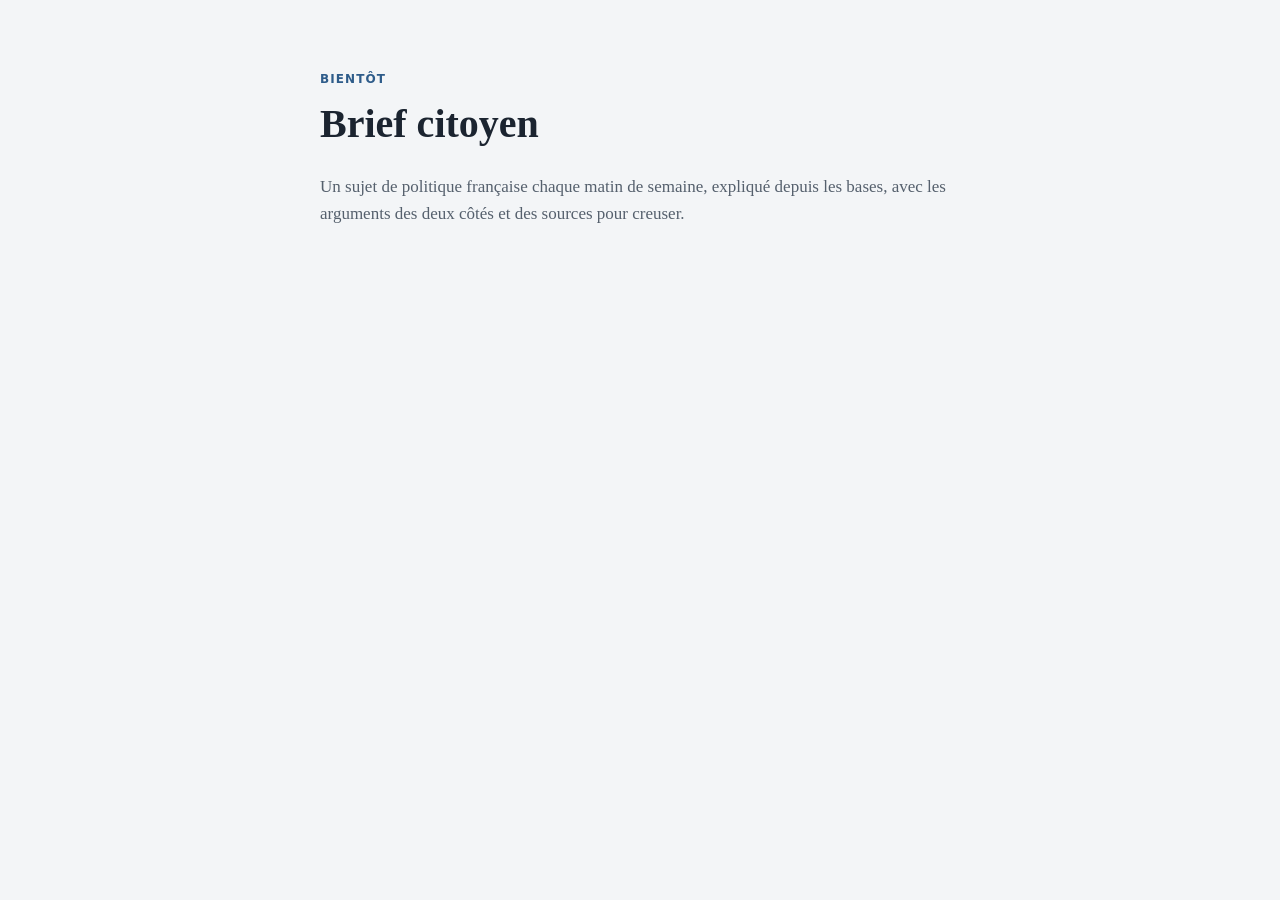
==== index.html @ a0ba2715 "Premier commit : README et page d'accueil provisoire Co-Authored-By: Claude Opus 5.5 <noreply@anthro" ====
<!DOCTYPE html>
<html lang="fr">
<head>
  <meta charset="UTF-8">
  <meta name="viewport" content="width=device-width, initial-scale=1.0">
  <title>Brief citoyen</title>
  <meta name="description" content="Un sujet de politique française chaque matin, expliqué depuis les bases.">
  <style>
    :root{--bg:#F3F5F7;--ink:#1B2430;--soft:#55606D;--accent:#2E5C8A}
    @media (prefers-color-scheme: dark){:root{--bg:#12171D;--ink:#E4E9EF;--soft:#A6B0BC;--accent:#86B2DE;color-scheme:dark}}
    body{margin:0;background:var(--bg);color:var(--ink);font:17px/1.6 Georgia,serif}
    main{max-width:640px;margin:0 auto;padding:72px 20px}
    p.e{font:700 12px system-ui,sans-serif;letter-spacing:.09em;text-transform:uppercase;color:var(--accent);margin:0}
    h1{font-size:40px;margin:6px 0 10px}
    p{color:var(--soft)}
  </style>
</head>
<body>
  <main>
    <p class="e">Bientôt</p>
    <h1>Brief citoyen</h1>
    <p>Un sujet de politique française chaque matin de semaine, expliqué depuis les bases, avec les arguments des deux côtés et des sources pour creuser.</p>
  </main>
</body>
</html>
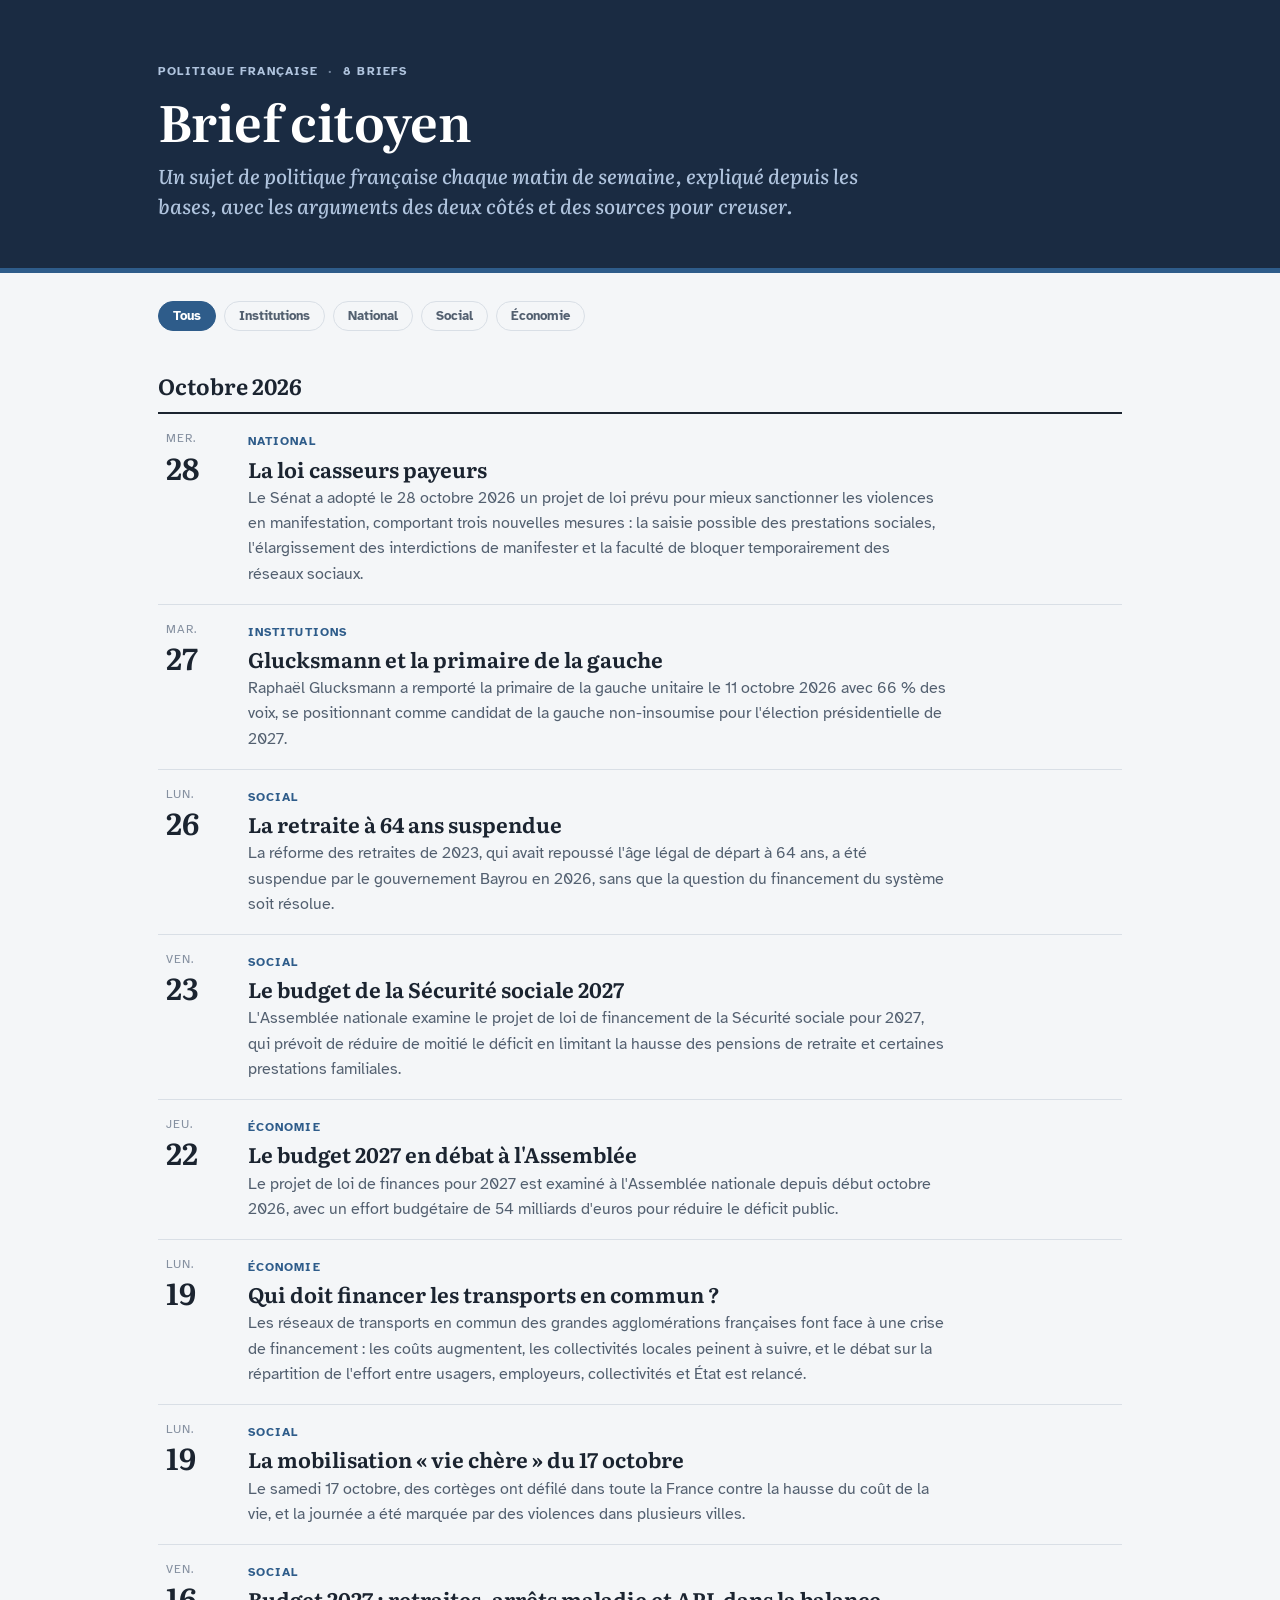
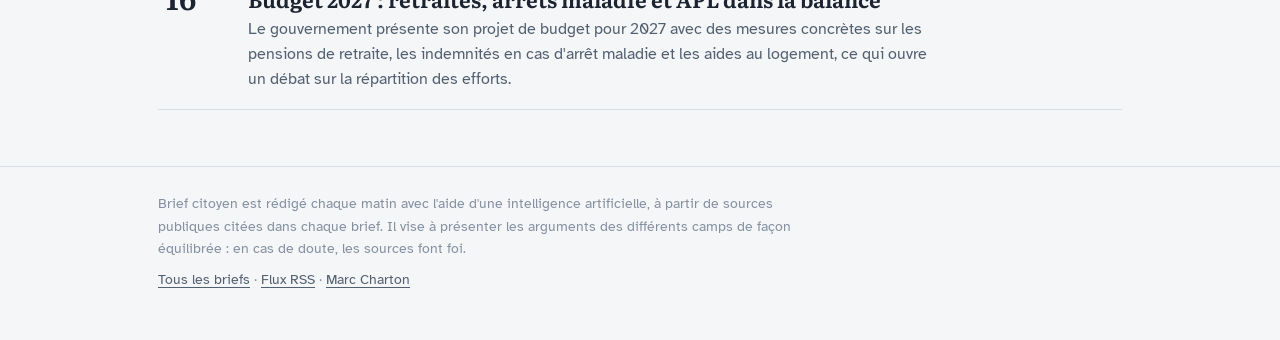
==== commit f137fefb: "Site Brief citoyen : générateur, mise en page et 8 premiers briefs Co-Authored-By: Claude Opus 5.5 <" ====
--- a/index.html
+++ b/index.html
@@ -1,25 +1,87 @@
 <!DOCTYPE html>
 <html lang="fr">
 <head>
-  <meta charset="UTF-8">
-  <meta name="viewport" content="width=device-width, initial-scale=1.0">
-  <title>Brief citoyen</title>
-  <meta name="description" content="Un sujet de politique française chaque matin, expliqué depuis les bases.">
-  <style>
-    :root{--bg:#F3F5F7;--ink:#1B2430;--soft:#55606D;--accent:#2E5C8A}
-    @media (prefers-color-scheme: dark){:root{--bg:#12171D;--ink:#E4E9EF;--soft:#A6B0BC;--accent:#86B2DE;color-scheme:dark}}
-    body{margin:0;background:var(--bg);color:var(--ink);font:17px/1.6 Georgia,serif}
-    main{max-width:640px;margin:0 auto;padding:72px 20px}
-    p.e{font:700 12px system-ui,sans-serif;letter-spacing:.09em;text-transform:uppercase;color:var(--accent);margin:0}
-    h1{font-size:40px;margin:6px 0 10px}
-    p{color:var(--soft)}
-  </style>
+<meta charset="UTF-8">
+<meta name="viewport" content="width=device-width, initial-scale=1.0">
+<title>Brief citoyen · un sujet politique expliqué chaque matin</title>
+<meta name="description" content="Un sujet de politique française chaque matin de semaine, expliqué depuis les bases, avec les arguments des deux côtés et des sources pour creuser.">
+<link rel="canonical" href="https://marccharton.github.io/Brief-Citoyen/">
+<meta property="og:site_name" content="Brief citoyen">
+<meta property="og:type" content="website">
+<meta property="og:title" content="Brief citoyen · un sujet politique expliqué chaque matin">
+<meta property="og:description" content="Un sujet de politique française chaque matin de semaine, expliqué depuis les bases, avec les arguments des deux côtés et des sources pour creuser.">
+<meta property="og:url" content="https://marccharton.github.io/Brief-Citoyen/">
+<meta property="og:locale" content="fr_FR">
+<meta name="twitter:card" content="summary">
+<link rel="alternate" type="application/rss+xml" title="Brief citoyen" href="feed.xml">
+<link rel="icon" href="data:image/svg+xml,%3Csvg xmlns='http://www.w3.org/2000/svg' viewBox='0 0 32 32'%3E%3Crect width='32' height='32' rx='7' fill='%231A2B42'/%3E%3Cpath d='M9 10h14M9 16h14M9 22h9' stroke='%23B0C4DE' stroke-width='2.6' stroke-linecap='round'/%3E%3C/svg%3E">
+<link rel="preconnect" href="https://fonts.googleapis.com"><link rel="preconnect" href="https://fonts.gstatic.com" crossorigin><link rel="stylesheet" href="https://fonts.googleapis.com/css2?family=Literata:ital,opsz,wght@0,7..72,500;0,7..72,650;1,7..72,500&family=Atkinson+Hyperlegible:wght@400;700&display=swap">
+<link rel="stylesheet" href="assets/style.css">
 </head>
 <body>
-  <main>
-    <p class="e">Bientôt</p>
-    <h1>Brief citoyen</h1>
-    <p>Un sujet de politique française chaque matin de semaine, expliqué depuis les bases, avec les arguments des deux côtés et des sources pour creuser.</p>
-  </main>
+<header class="band home"><div class="wrap">
+<p class="eyebrow"><span>Politique française</span><span class="dot">·</span><span>8 briefs</span></p>
+<h1>Brief citoyen</h1>
+<p class="subject">Un sujet de politique française chaque matin de semaine, expliqué depuis les bases, avec les arguments des deux côtés et des sources pour creuser.</p>
+</div></header>
+<main class="wrap">
+<div class="filters" id="filters"><button class="chip" type="button" data-theme="" aria-pressed="true">Tous</button><button class="chip" type="button" data-theme="Institutions" aria-pressed="false">Institutions</button><button class="chip" type="button" data-theme="National" aria-pressed="false">National</button><button class="chip" type="button" data-theme="Social" aria-pressed="false">Social</button><button class="chip" type="button" data-theme="Économie" aria-pressed="false">Économie</button></div>
+<ol class="list" id="list">
+<li class="month">Octobre 2026</li>
+<li class="item" data-theme="National"><a href="2026-10-28/">
+<span class="when"><span class="d">mer.</span><span class="n">28</span></span>
+<span class="body"><span class="theme">National</span><span class="t">La loi casseurs payeurs</span><span class="s">Le Sénat a adopté le 28 octobre 2026 un projet de loi prévu pour mieux sanctionner les violences en manifestation, comportant trois nouvelles mesures : la saisie possible des prestations sociales, l&#x27;élargissement des interdictions de manifester et la faculté de bloquer temporairement des réseaux sociaux.</span></span>
+</a></li>
+<li class="item" data-theme="Institutions"><a href="2026-10-27/">
+<span class="when"><span class="d">mar.</span><span class="n">27</span></span>
+<span class="body"><span class="theme">Institutions</span><span class="t">Glucksmann et la primaire de la gauche</span><span class="s">Raphaël Glucksmann a remporté la primaire de la gauche unitaire le 11 octobre 2026 avec 66 % des voix, se positionnant comme candidat de la gauche non-insoumise pour l&#x27;élection présidentielle de 2027.</span></span>
+</a></li>
+<li class="item" data-theme="Social"><a href="2026-10-26/">
+<span class="when"><span class="d">lun.</span><span class="n">26</span></span>
+<span class="body"><span class="theme">Social</span><span class="t">La retraite à 64 ans suspendue</span><span class="s">La réforme des retraites de 2023, qui avait repoussé l&#x27;âge légal de départ à 64 ans, a été suspendue par le gouvernement Bayrou en 2026, sans que la question du financement du système soit résolue.</span></span>
+</a></li>
+<li class="item" data-theme="Social"><a href="2026-10-23/">
+<span class="when"><span class="d">ven.</span><span class="n">23</span></span>
+<span class="body"><span class="theme">Social</span><span class="t">Le budget de la Sécurité sociale 2027</span><span class="s">L&#x27;Assemblée nationale examine le projet de loi de financement de la Sécurité sociale pour 2027, qui prévoit de réduire de moitié le déficit en limitant la hausse des pensions de retraite et certaines prestations familiales.</span></span>
+</a></li>
+<li class="item" data-theme="Économie"><a href="2026-10-22/">
+<span class="when"><span class="d">jeu.</span><span class="n">22</span></span>
+<span class="body"><span class="theme">Économie</span><span class="t">Le budget 2027 en débat à l&#x27;Assemblée</span><span class="s">Le projet de loi de finances pour 2027 est examiné à l&#x27;Assemblée nationale depuis début octobre 2026, avec un effort budgétaire de 54 milliards d&#x27;euros pour réduire le déficit public.</span></span>
+</a></li>
+<li class="item" data-theme="Économie"><a href="2026-10-19-b/">
+<span class="when"><span class="d">lun.</span><span class="n">19</span></span>
+<span class="body"><span class="theme">Économie</span><span class="t">Qui doit financer les transports en commun ?</span><span class="s">Les réseaux de transports en commun des grandes agglomérations françaises font face à une crise de financement : les coûts augmentent, les collectivités locales peinent à suivre, et le débat sur la répartition de l&#x27;effort entre usagers, employeurs, collectivités et État est relancé.</span></span>
+</a></li>
+<li class="item" data-theme="Social"><a href="2026-10-19/">
+<span class="when"><span class="d">lun.</span><span class="n">19</span></span>
+<span class="body"><span class="theme">Social</span><span class="t">La mobilisation « vie chère » du 17 octobre</span><span class="s">Le samedi 17 octobre, des cortèges ont défilé dans toute la France contre la hausse du coût de la vie, et la journée a été marquée par des violences dans plusieurs villes.</span></span>
+</a></li>
+<li class="item" data-theme="Social"><a href="2026-10-16/">
+<span class="when"><span class="d">ven.</span><span class="n">16</span></span>
+<span class="body"><span class="theme">Social</span><span class="t">Budget 2027 : retraites, arrêts maladie et APL dans la balance</span><span class="s">Le gouvernement présente son projet de budget pour 2027 avec des mesures concrètes sur les pensions de retraite, les indemnités en cas d&#x27;arrêt maladie et les aides au logement, ce qui ouvre un débat sur la répartition des efforts.</span></span>
+</a></li>
+</ol>
+</main>
+<script>
+(function(){
+  var box = document.getElementById('filters'); if (!box) return;
+  box.addEventListener('click', function(ev){
+    var c = ev.target.closest('.chip'); if (!c) return;
+    var t = c.getAttribute('data-theme');
+    box.querySelectorAll('.chip').forEach(function(x){ x.setAttribute('aria-pressed', String(x === c)); });
+    var items = document.querySelectorAll('#list .item'), last = null;
+    items.forEach(function(it){ it.hidden = !!t && it.getAttribute('data-theme') !== t; });
+    document.querySelectorAll('#list .month').forEach(function(mo){
+      var n = mo.nextElementSibling, any = false;
+      while (n && !n.classList.contains('month')){ if (!n.hidden) any = true; n = n.nextElementSibling; }
+      mo.hidden = !any;
+    });
+  });
+})();
+</script>
+<footer class="foot"><div class="wrap">
+<p>Brief citoyen est rédigé chaque matin avec l'aide d'une intelligence artificielle, à partir de sources publiques citées dans chaque brief. Il vise à présenter les arguments des différents camps de façon équilibrée : en cas de doute, les sources font foi.</p>
+<p><a href="">Tous les briefs</a> · <a href="feed.xml">Flux RSS</a> · <a href="https://marccharton.github.io/">Marc Charton</a></p>
+</div></footer>
 </body>
 </html>
--- a/assets/style.css
+++ b/assets/style.css
@@ -0,0 +1,125 @@
+/* Brief citoyen : un registre daté, chaque brief lu comme une page de magazine.
+   Bandeau bleu nuit, colonnes pour les bases, Pour et Contre côte à côte sur fond coloré. */
+:root{
+  --bg:#F4F6F8; --card:#FFFFFF; --ink:#1B2430; --soft:#536070; --mute:#8590A0; --line:#D9DFE6;
+  --navy:#1A2B42; --navy-ink:#FFFFFF; --navy-soft:#B0C4DE; --accent:#2E5C8A;
+  --wash:#EAEEF3; --blue-bg:#E5EDF7;
+  --pro:#26704F; --pro-bg:#E2F2EA; --con:#A84E34; --con-bg:#FAE9E2;
+  --sand:#F6F1E6; --sand-ink:#8C6828;
+  --f-display:"Literata",Georgia,serif;
+  --f-body:"Atkinson Hyperlegible",system-ui,-apple-system,"Segoe UI",sans-serif;
+}
+@media (prefers-color-scheme: dark){:root{
+  --bg:#11161C; --card:#18202A; --ink:#E4E9EF; --soft:#A9B3BF; --mute:#7C8796; --line:#2A3441;
+  --navy:#0C1520; --navy-ink:#F2F5F9; --navy-soft:#9DB3CF; --accent:#86B2DE;
+  --wash:#1E2733; --blue-bg:#18263A;
+  --pro:#7CC7A3; --pro-bg:#15281F; --con:#E8987E; --con-bg:#2C1B16;
+  --sand:#262118; --sand-ink:#D9B36A; color-scheme:dark}}
+
+*{box-sizing:border-box}
+html{-webkit-text-size-adjust:100%}
+body{margin:0;background:var(--bg);color:var(--ink);font:17px/1.62 var(--f-body)}
+a{color:var(--accent);text-underline-offset:3px}
+a:focus-visible,button:focus-visible{outline:2px solid var(--accent);outline-offset:3px;border-radius:4px}
+.wrap{max-width:1000px;margin:0 auto;padding-left:max(18px,env(safe-area-inset-left));padding-right:max(18px,env(safe-area-inset-right))}
+[hidden]{display:none!important}
+
+/* Bandeau */
+.band{background:var(--navy);color:var(--navy-ink);border-bottom:5px solid var(--accent);padding:28px 0 34px}
+.band .wrap{display:flex;flex-direction:column;gap:12px}
+.back{color:var(--navy-soft);text-decoration:none;font-size:14px;font-weight:700;align-self:flex-start}
+.back:hover{color:var(--navy-ink)}
+.eyebrow{margin:6px 0 0;display:flex;flex-wrap:wrap;gap:6px 10px;font-size:12px;font-weight:700;letter-spacing:.1em;text-transform:uppercase;color:var(--navy-soft)}
+.eyebrow .dot{opacity:.6}
+.band h1{font:650 clamp(30px,5.4vw,50px)/1.1 var(--f-display);margin:0;letter-spacing:-.012em;text-wrap:balance;max-width:24ch}
+.band .subject{font:italic 500 clamp(17px,2.2vw,20px)/1.5 var(--f-display);color:var(--navy-soft);margin:0;max-width:62ch}
+.band.home{padding:56px 0 48px}
+.tools{display:flex;flex-wrap:wrap;align-items:center;gap:10px;margin-top:8px}
+.tool{font:700 14px var(--f-body);color:var(--navy);background:var(--navy-ink);border:0;border-radius:8px;padding:9px 14px;cursor:pointer}
+.tool:hover{background:var(--navy-soft)}
+.toast{font-size:14px;color:var(--navy-soft);overflow-wrap:anywhere}
+
+/* Sections */
+.article{display:flex;flex-direction:column;gap:28px;padding-top:36px;padding-bottom:48px}
+.kicker{margin:0 0 12px;font:700 12px var(--f-body);letter-spacing:.11em;text-transform:uppercase;color:var(--accent)}
+.prose p,.box p{margin:0 0 14px;max-width:68ch}
+.prose p:last-child,.box p:last-child{margin-bottom:0}
+
+.basics{display:grid;gap:28px}
+.basics.with-terms{grid-template-columns:minmax(0,1.75fr) minmax(0,1fr)}
+.terms{background:var(--wash);border-radius:10px;padding:20px 22px;align-self:start}
+.terms dl{margin:0;display:flex;flex-direction:column;gap:14px}
+.terms dt{font-weight:700;color:var(--ink);font-size:15.5px}
+.terms dd{margin:2px 0 0;color:var(--soft);font-size:15px;line-height:1.5}
+
+.box{border-radius:10px;padding:22px 26px;border-left:5px solid}
+.stakes{background:var(--blue-bg);border-color:var(--accent)}
+.local{background:var(--sand);border-color:var(--sand-ink)}
+.local .kicker{color:var(--sand-ink)}
+
+.sides{display:grid;grid-template-columns:1fr 1fr;gap:18px}
+.side{border-radius:10px;padding:22px 24px;border-top:6px solid;min-width:0}
+.side.pro{background:var(--pro-bg);border-color:var(--pro)}
+.side.con{background:var(--con-bg);border-color:var(--con)}
+.side h2{margin:0;font:650 28px/1.15 var(--f-display)}
+.side.pro h2{color:var(--pro)} .side.con h2{color:var(--con)}
+.side .who{margin:4px 0 16px;font-size:14.5px;font-style:italic;color:var(--soft)}
+.side ul{list-style:none;margin:0;padding:0;display:flex;flex-direction:column;gap:12px}
+.side li{position:relative;padding-left:20px;font-size:16px;line-height:1.55}
+.side li::before{content:"";position:absolute;left:0;top:.55em;width:9px;height:9px;border-radius:2px}
+.side.pro li::before{background:var(--pro)} .side.con li::before{background:var(--con)}
+
+.sources ul{list-style:none;margin:0;padding:0;display:grid;grid-template-columns:repeat(auto-fit,minmax(220px,1fr));gap:14px}
+.sources li{background:var(--card);border:1px solid var(--line);border-top:4px solid var(--mute);border-radius:10px;padding:16px 18px;display:flex;flex-direction:column;gap:6px;min-width:0}
+.sources li.l{border-top-color:var(--con)} .sources li.r{border-top-color:var(--accent)} .sources li.n{border-top-color:var(--pro)}
+.sources .lean{font-size:11.5px;font-weight:700;letter-spacing:.09em;text-transform:uppercase;color:var(--mute)}
+.sources li.l .lean{color:var(--con)} .sources li.r .lean{color:var(--accent)} .sources li.n .lean{color:var(--pro)}
+.sources .name{font-weight:700;line-height:1.35}
+.sources .name a{color:var(--ink);text-decoration-color:var(--line)}
+.sources .name a:hover{color:var(--accent)}
+.sources .note{color:var(--soft);font-size:14.5px;line-height:1.45}
+.sources .host{font-size:13px;color:var(--accent);margin-top:auto}
+
+.question{background:var(--navy);color:var(--navy-ink);border-radius:12px;padding:28px 30px}
+.question .kicker{color:var(--navy-soft)}
+.question p{margin:0;font:italic 500 clamp(20px,2.6vw,25px)/1.45 var(--f-display);max-width:46ch}
+
+.pager{display:grid;grid-template-columns:1fr 1fr;gap:14px;margin-top:8px}
+.pager a{display:flex;flex-direction:column;gap:2px;background:var(--card);border:1px solid var(--line);border-radius:10px;padding:14px 18px;text-decoration:none;color:var(--ink);font-weight:700;line-height:1.35}
+.pager a span{font-size:12px;letter-spacing:.08em;text-transform:uppercase;color:var(--mute);font-weight:700}
+.pager a:hover{border-color:var(--accent)}
+.pager .nav-next{grid-column:2;text-align:right}
+.pager .nav-prev{grid-column:1}
+
+/* Liste */
+.filters{display:flex;flex-wrap:wrap;gap:8px;margin:28px 0 8px}
+.chip{font:700 13px var(--f-body);color:var(--soft);background:transparent;border:1px solid var(--line);border-radius:999px;padding:6px 14px;cursor:pointer}
+.chip[aria-pressed="true"]{color:#fff;background:var(--accent);border-color:var(--accent)}
+.list{list-style:none;margin:0 0 56px;padding:0}
+.month{font:650 22px var(--f-display);padding:30px 0 10px;border-bottom:2px solid var(--ink)}
+.item a{display:grid;grid-template-columns:64px 1fr;gap:18px;padding:18px 8px;border-bottom:1px solid var(--line);text-decoration:none;color:inherit}
+.item a:hover{background:var(--wash)}
+.when{display:flex;flex-direction:column;line-height:1.05;font-variant-numeric:tabular-nums}
+.when .d{font-size:12px;text-transform:uppercase;letter-spacing:.08em;color:var(--mute)}
+.when .n{font:650 30px var(--f-display)}
+.body{display:flex;flex-direction:column;gap:3px;min-width:0}
+.body .theme{font-size:12px;font-weight:700;letter-spacing:.09em;text-transform:uppercase;color:var(--accent)}
+.body .t{font:650 21px/1.3 var(--f-display);text-wrap:balance}
+.body .s{color:var(--soft);font-size:15.5px;max-width:70ch}
+
+/* Pied */
+.foot{border-top:1px solid var(--line);padding:26px 0 40px;color:var(--mute);font-size:14px}
+.foot p{margin:0 0 8px;max-width:72ch}
+.foot a{color:var(--soft)}
+
+@media (max-width:760px){
+  body{font-size:16.5px}
+  .basics.with-terms,.sides{grid-template-columns:1fr}
+  .box,.side,.question{padding:20px}
+  .pager{grid-template-columns:1fr}
+  .pager .nav-next{grid-column:1;text-align:left}
+  .item a{grid-template-columns:48px 1fr;gap:12px}
+  .when .n{font-size:24px}
+  .body .t{font-size:19px}
+}
+@media (prefers-reduced-motion:no-preference){.item a,.pager a{transition:background .12s,border-color .12s}}
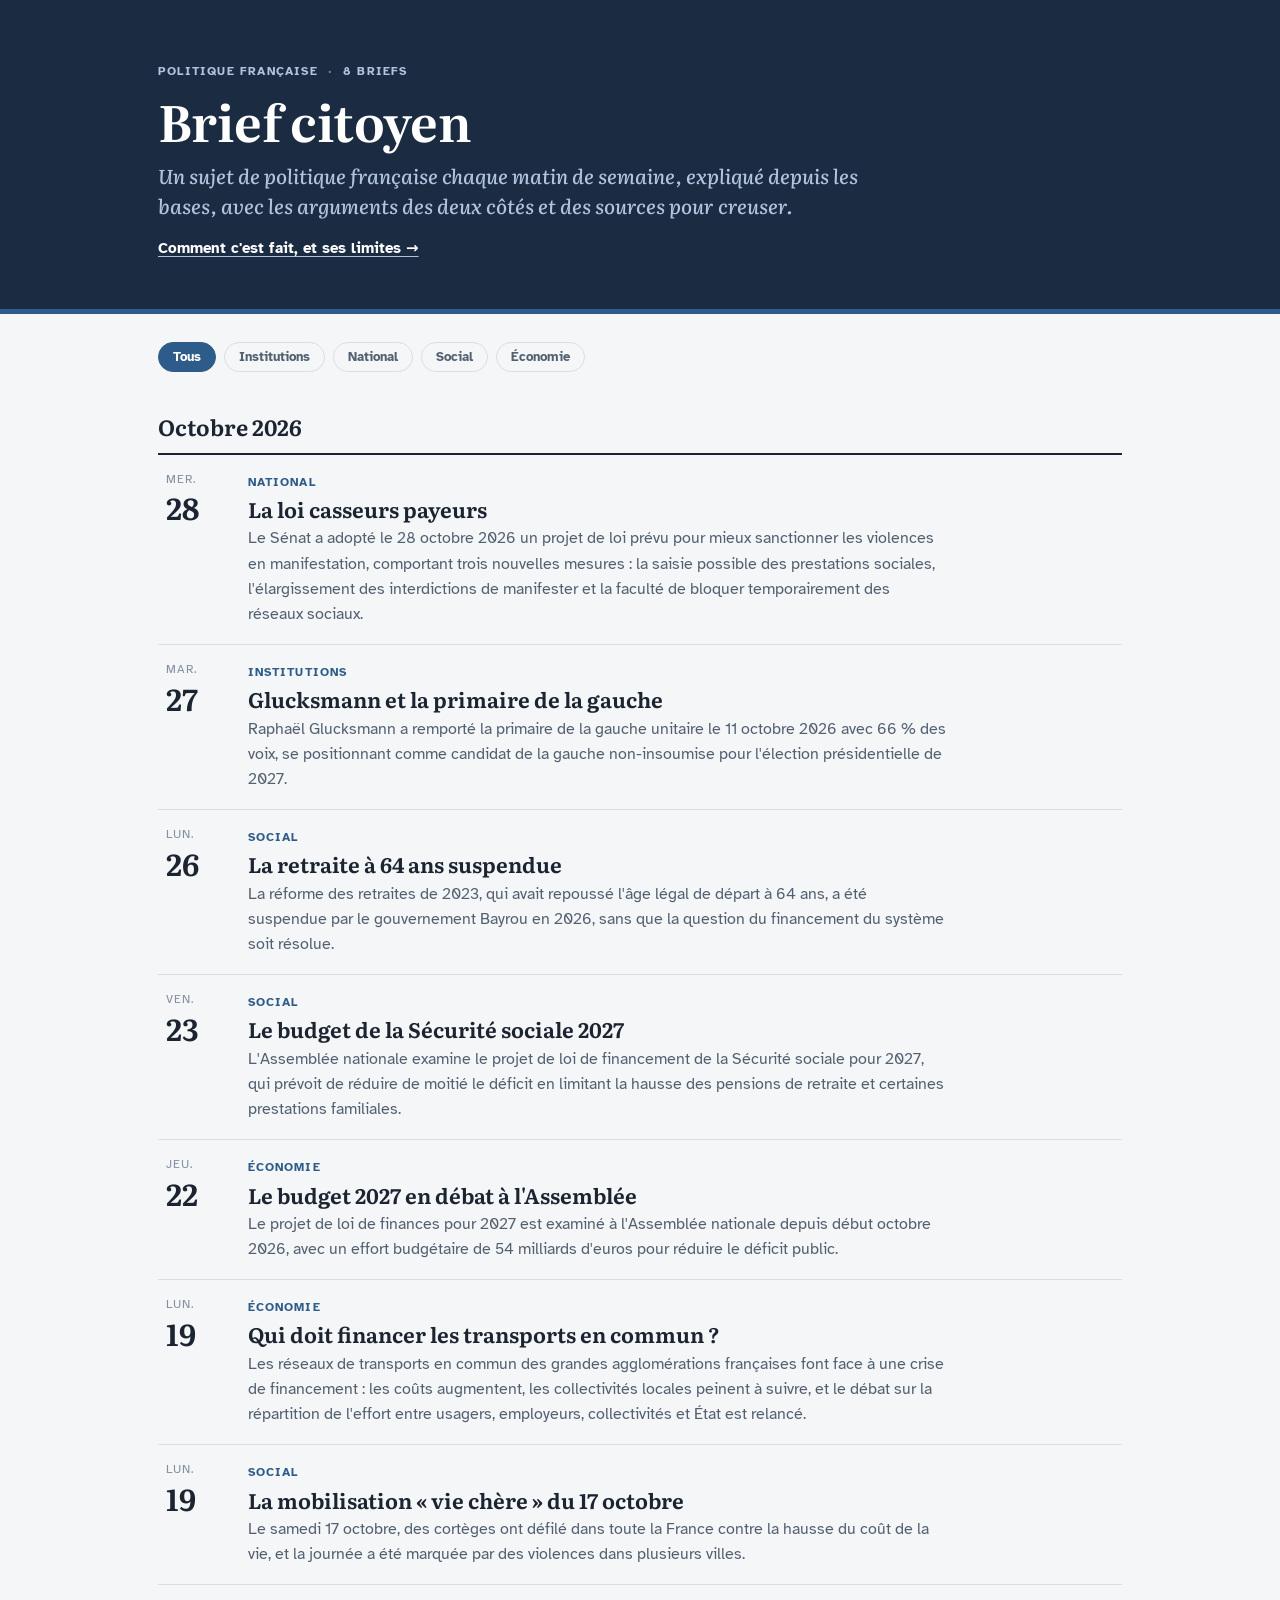
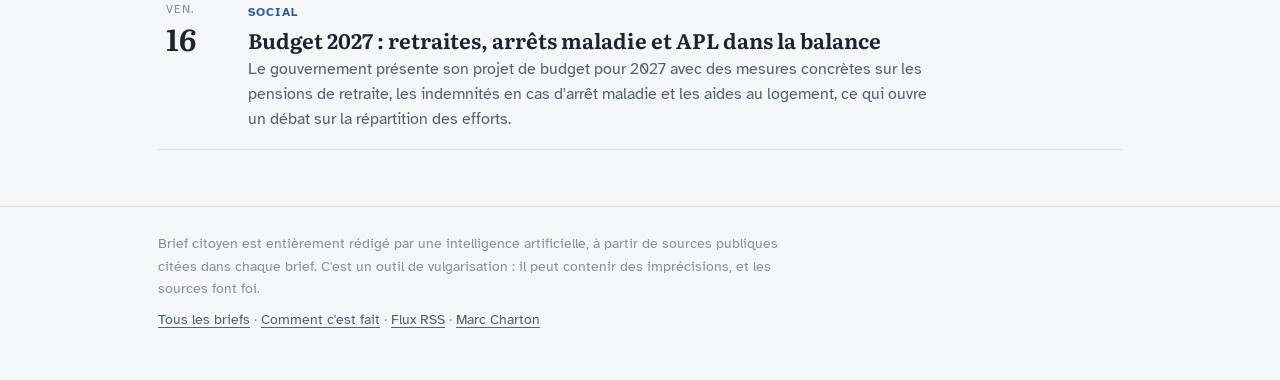
==== commit 1903ed7d: "Ajoute la page « Comment c'est fait » et l'avertissement IA Co-Authored-By: Claude Opus 5.5 <noreply" ====
--- a/index.html
+++ b/index.html
@@ -23,6 +23,7 @@
 <p class="eyebrow"><span>Politique française</span><span class="dot">·</span><span>8 briefs</span></p>
 <h1>Brief citoyen</h1>
 <p class="subject">Un sujet de politique française chaque matin de semaine, expliqué depuis les bases, avec les arguments des deux côtés et des sources pour creuser.</p>
+<p class="howto"><a href="comment-c-est-fait/">Comment c'est fait, et ses limites →</a></p>
 </div></header>
 <main class="wrap">
 <div class="filters" id="filters"><button class="chip" type="button" data-theme="" aria-pressed="true">Tous</button><button class="chip" type="button" data-theme="Institutions" aria-pressed="false">Institutions</button><button class="chip" type="button" data-theme="National" aria-pressed="false">National</button><button class="chip" type="button" data-theme="Social" aria-pressed="false">Social</button><button class="chip" type="button" data-theme="Économie" aria-pressed="false">Économie</button></div>
@@ -80,8 +81,8 @@
 })();
 </script>
 <footer class="foot"><div class="wrap">
-<p>Brief citoyen est rédigé chaque matin avec l'aide d'une intelligence artificielle, à partir de sources publiques citées dans chaque brief. Il vise à présenter les arguments des différents camps de façon équilibrée : en cas de doute, les sources font foi.</p>
-<p><a href="">Tous les briefs</a> · <a href="feed.xml">Flux RSS</a> · <a href="https://marccharton.github.io/">Marc Charton</a></p>
+<p>Brief citoyen est entièrement rédigé par une intelligence artificielle, à partir de sources publiques citées dans chaque brief. C'est un outil de vulgarisation : il peut contenir des imprécisions, et les sources font foi.</p>
+<p><a href="">Tous les briefs</a> · <a href="comment-c-est-fait/">Comment c'est fait</a> · <a href="feed.xml">Flux RSS</a> · <a href="https://marccharton.github.io/">Marc Charton</a></p>
 </div></footer>
 </body>
 </html>
--- a/assets/style.css
+++ b/assets/style.css
@@ -123,3 +123,16 @@
   .body .t{font-size:19px}
 }
 @media (prefers-reduced-motion:no-preference){.item a,.pager a{transition:background .12s,border-color .12s}}
+
+/* Page « Comment c'est fait » */
+.howto{margin:4px 0 0;font-weight:700;font-size:15px}
+.howto a{color:var(--navy-ink);text-decoration-color:var(--navy-soft)}
+.howto a:hover{color:var(--navy-soft)}
+.steps{list-style:none;margin:0;padding:0;counter-reset:step;display:grid;gap:12px}
+.steps li{counter-increment:step;position:relative;background:var(--card);border:1px solid var(--line);border-radius:10px;padding:16px 20px 16px 64px;max-width:none}
+.steps li::before{content:counter(step);position:absolute;left:18px;top:14px;width:30px;height:30px;border-radius:50%;background:var(--accent);color:#fff;font:650 16px/30px var(--f-display);text-align:center}
+.steps strong{color:var(--ink)}
+.cta{display:inline-block;margin-top:18px;font:700 15px var(--f-body);color:var(--navy);background:var(--navy-ink);border-radius:8px;padding:10px 16px;text-decoration:none}
+.cta:hover{background:var(--navy-soft)}
+.credit{color:var(--soft);font-size:15px;margin:0}
+@media (max-width:760px){.steps li{padding-left:58px}.steps li::before{left:14px}}
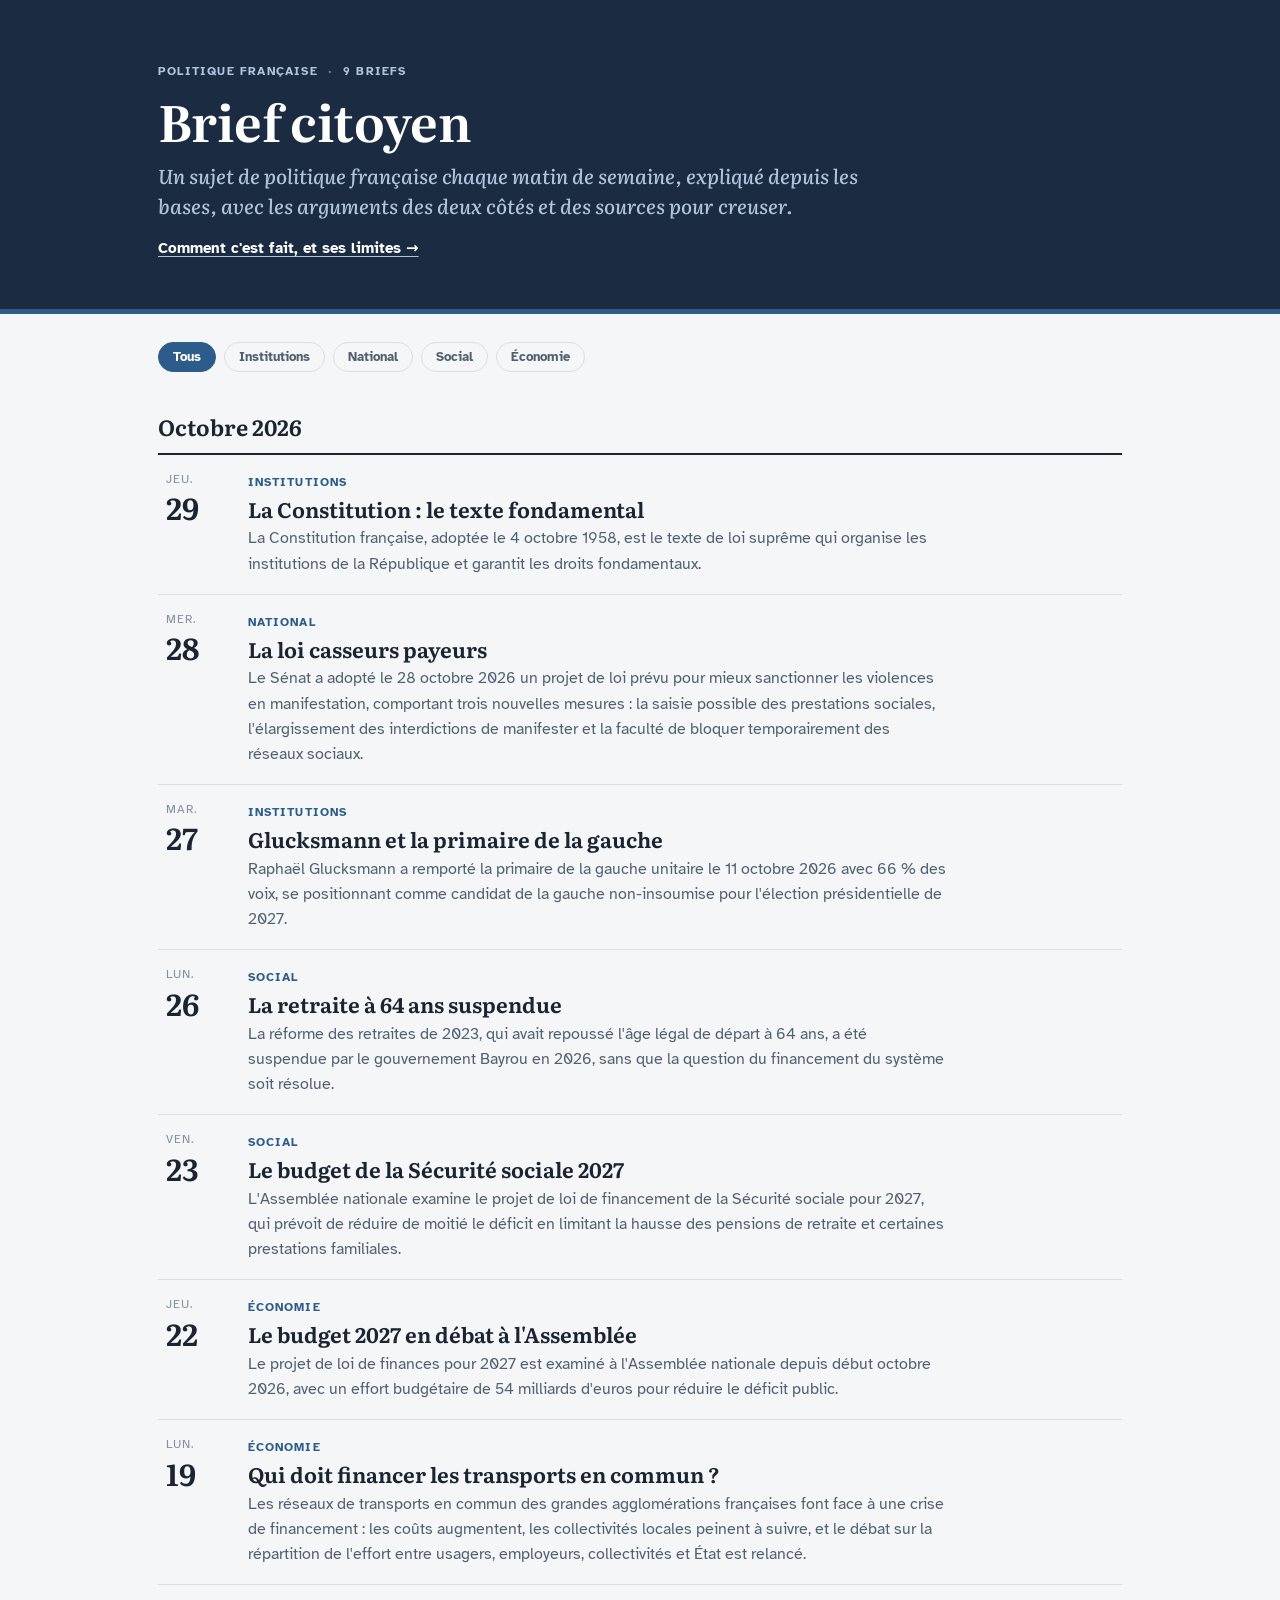
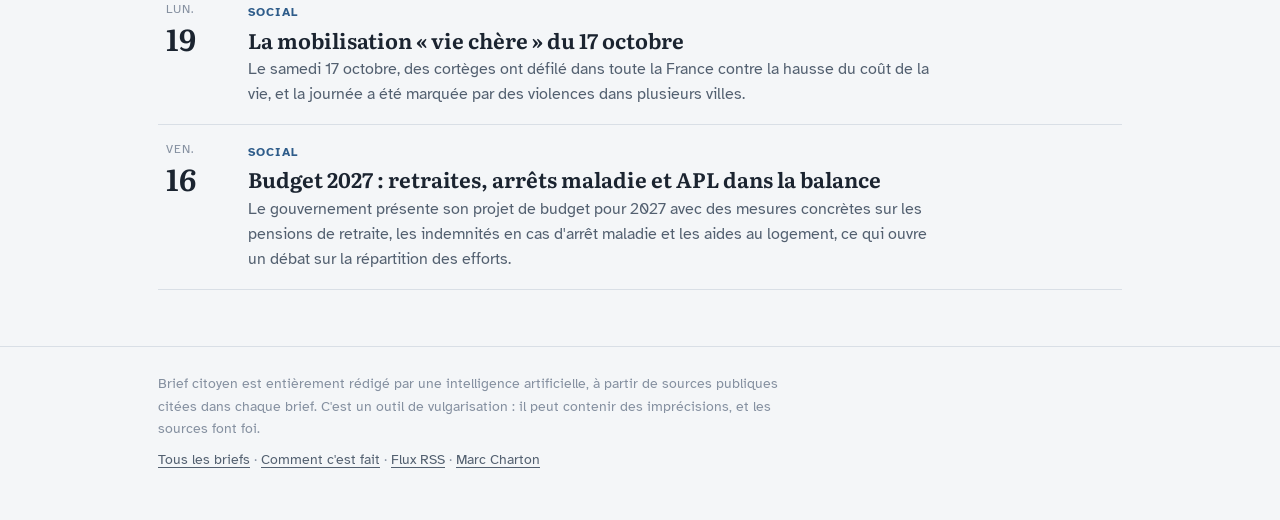
==== commit 82669670: "Brief du 2026-10-29 : La Constitution : le texte fondamental Co-Authored-By: Claude Opus 5.5 <norepl" ====
--- a/index.html
+++ b/index.html
@@ -20,7 +20,7 @@
 </head>
 <body>
 <header class="band home"><div class="wrap">
-<p class="eyebrow"><span>Politique française</span><span class="dot">·</span><span>8 briefs</span></p>
+<p class="eyebrow"><span>Politique française</span><span class="dot">·</span><span>9 briefs</span></p>
 <h1>Brief citoyen</h1>
 <p class="subject">Un sujet de politique française chaque matin de semaine, expliqué depuis les bases, avec les arguments des deux côtés et des sources pour creuser.</p>
 <p class="howto"><a href="comment-c-est-fait/">Comment c'est fait, et ses limites →</a></p>
@@ -29,6 +29,10 @@
 <div class="filters" id="filters"><button class="chip" type="button" data-theme="" aria-pressed="true">Tous</button><button class="chip" type="button" data-theme="Institutions" aria-pressed="false">Institutions</button><button class="chip" type="button" data-theme="National" aria-pressed="false">National</button><button class="chip" type="button" data-theme="Social" aria-pressed="false">Social</button><button class="chip" type="button" data-theme="Économie" aria-pressed="false">Économie</button></div>
 <ol class="list" id="list">
 <li class="month">Octobre 2026</li>
+<li class="item" data-theme="Institutions"><a href="2026-10-29/">
+<span class="when"><span class="d">jeu.</span><span class="n">29</span></span>
+<span class="body"><span class="theme">Institutions</span><span class="t">La Constitution : le texte fondamental</span><span class="s">La Constitution française, adoptée le 4 octobre 1958, est le texte de loi suprême qui organise les institutions de la République et garantit les droits fondamentaux.</span></span>
+</a></li>
 <li class="item" data-theme="National"><a href="2026-10-28/">
 <span class="when"><span class="d">mer.</span><span class="n">28</span></span>
 <span class="body"><span class="theme">National</span><span class="t">La loi casseurs payeurs</span><span class="s">Le Sénat a adopté le 28 octobre 2026 un projet de loi prévu pour mieux sanctionner les violences en manifestation, comportant trois nouvelles mesures : la saisie possible des prestations sociales, l&#x27;élargissement des interdictions de manifester et la faculté de bloquer temporairement des réseaux sociaux.</span></span>
--- a/assets/style.css
+++ b/assets/style.css
@@ -136,3 +136,34 @@
 .cta:hover{background:var(--navy-soft)}
 .credit{color:var(--soft);font-size:15px;margin:0}
 @media (max-width:760px){.steps li{padding-left:58px}.steps li::before{left:14px}}
+
+/* Sources de référence et sources citées */
+.refs{display:flex;flex-direction:column;gap:14px}
+.refgrid{display:grid;grid-template-columns:repeat(auto-fit,minmax(210px,1fr));gap:12px}
+.refgroup{background:var(--card);border:1px solid var(--line);border-top:4px solid var(--pro);border-radius:10px;padding:14px 18px}
+.refgroup.l{border-top-color:var(--con)} .refgroup.r{border-top-color:var(--accent)}
+.refgroup h3{margin:0 0 8px;font:700 12px var(--f-body);letter-spacing:.09em;text-transform:uppercase;color:var(--pro)}
+.refgroup.l h3{color:var(--con)} .refgroup.r h3{color:var(--accent)}
+.refgroup ul{list-style:none;margin:0;padding:0;display:flex;flex-direction:column;gap:4px;font-size:15.5px}
+.refgroup a{color:var(--ink);text-decoration-color:var(--line)}
+.refgroup a:hover{color:var(--accent)}
+.leanbar{display:flex;height:14px;border-radius:7px;overflow:hidden;gap:2px;max-width:640px}
+.leanbar .l{background:var(--con)} .leanbar .n{background:var(--pro)} .leanbar .r{background:var(--accent)}
+.leanlegend{display:flex;flex-wrap:wrap;gap:6px 18px;margin:0;font-size:14px;color:var(--soft)}
+.leanlegend span::before{content:"";display:inline-block;width:10px;height:10px;border-radius:2px;margin-right:6px;vertical-align:-1px}
+.leanlegend .l::before{background:var(--con)} .leanlegend .n::before{background:var(--pro)} .leanlegend .r::before{background:var(--accent)}
+.hosts{list-style:none;margin:0;padding:0;display:grid;grid-template-columns:repeat(auto-fill,minmax(230px,1fr));gap:0 24px;max-width:860px}
+.hosts li{display:flex;justify-content:space-between;gap:12px;padding:7px 0;border-bottom:1px solid var(--line);font-size:15px;min-width:0}
+.hosts .h{overflow-wrap:anywhere}
+.hosts .c{font-variant-numeric:tabular-nums;color:var(--mute);font-weight:700}
+.refgroup p{margin:0;color:var(--soft);font-size:15px;line-height:1.5}
+
+/* Sources utilisées, en fin d'article */
+.used{border-top:1px solid var(--line);padding-top:22px}
+.used .note{margin:0 0 12px;color:var(--soft);font-size:14.5px;max-width:70ch}
+.used ol{margin:0;padding-left:22px;display:flex;flex-direction:column;gap:6px;font-size:15px}
+.used li{overflow-wrap:anywhere}
+.used li::marker{color:var(--mute);font-variant-numeric:tabular-nums}
+.used a{color:var(--ink);text-decoration-color:var(--line)}
+.used a:hover{color:var(--accent)}
+.used .h{color:var(--mute);font-size:13px}
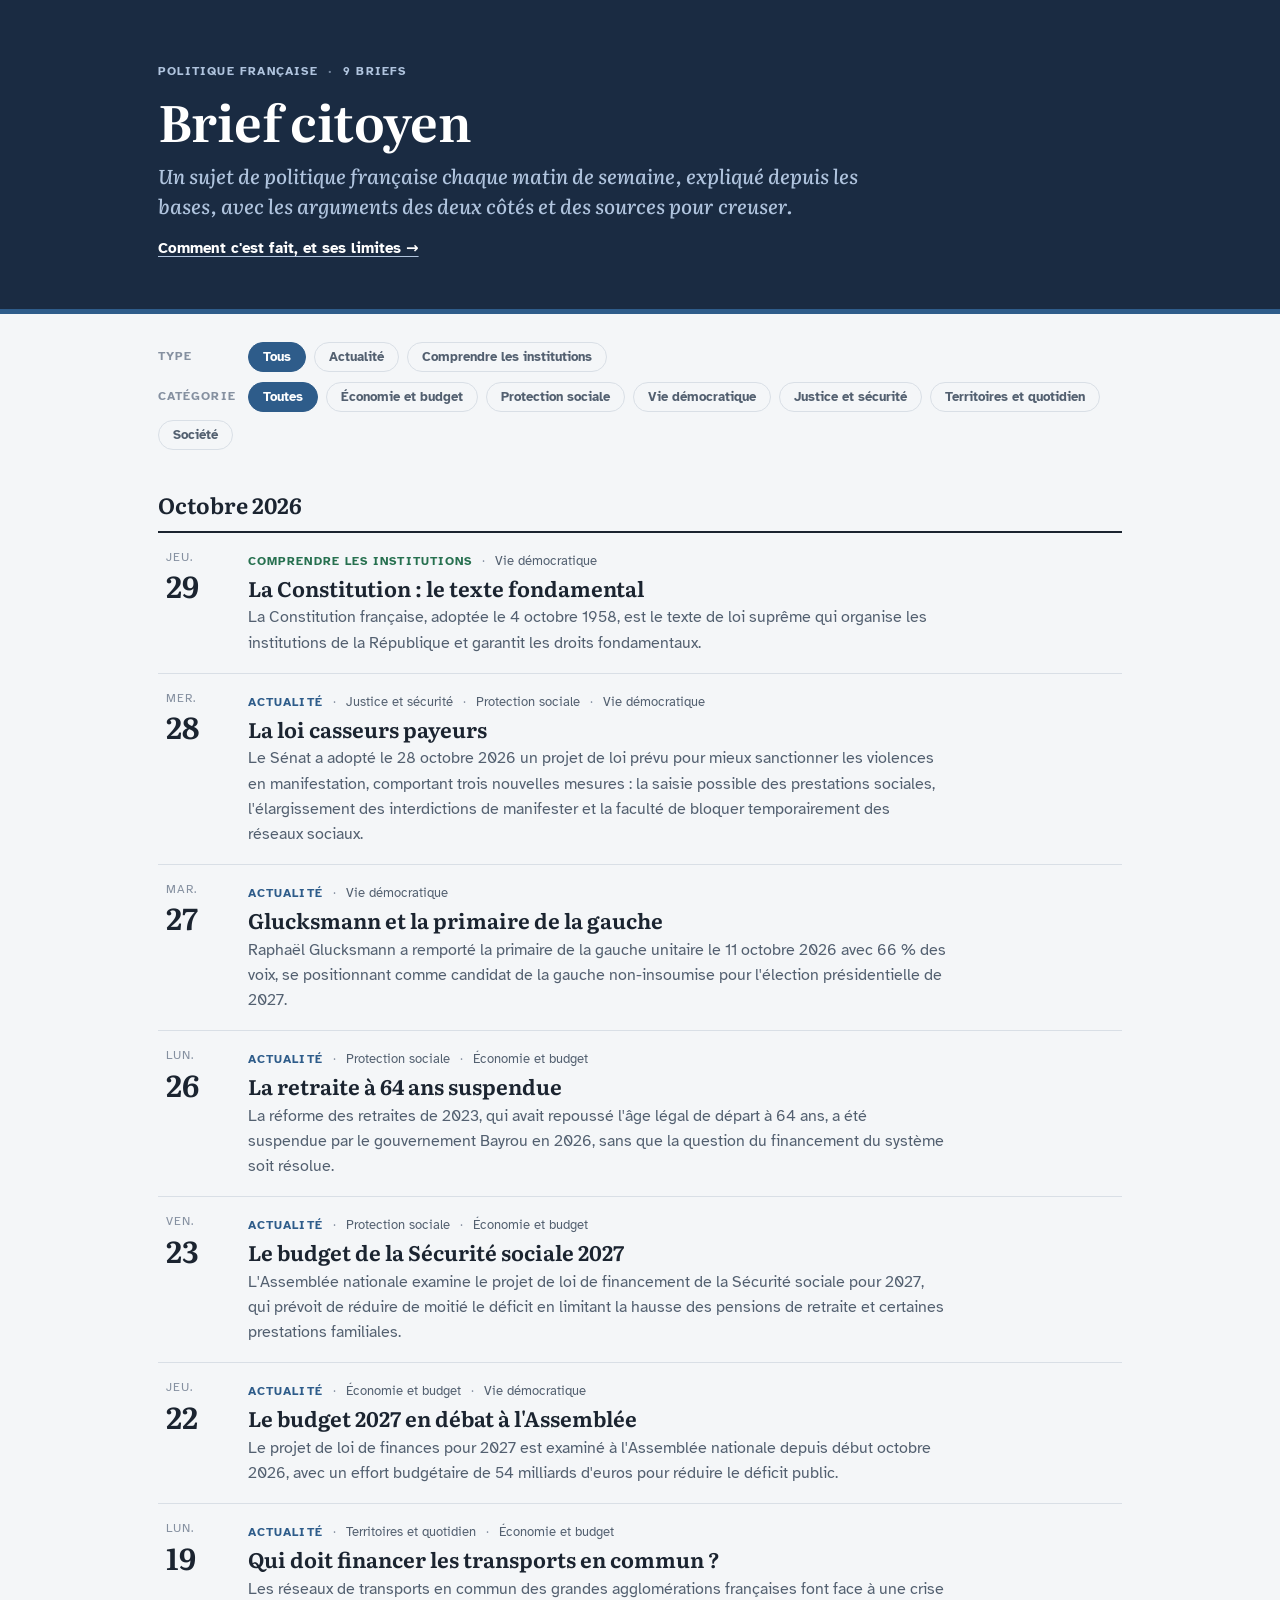
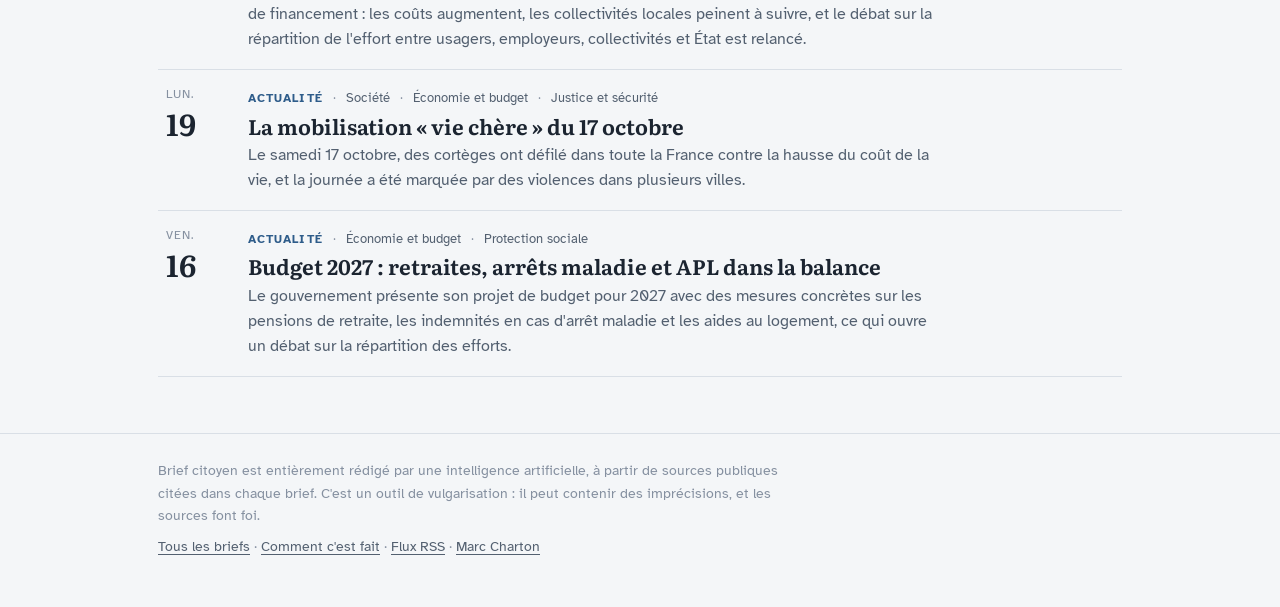
==== commit 632b5704: "Remplace les thèmes par un type et des catégories (liste fermée de 9) Co-Authored-By: Claude Opus 5." ====
--- a/index.html
+++ b/index.html
@@ -26,56 +26,64 @@
 <p class="howto"><a href="comment-c-est-fait/">Comment c'est fait, et ses limites →</a></p>
 </div></header>
 <main class="wrap">
-<div class="filters" id="filters"><button class="chip" type="button" data-theme="" aria-pressed="true">Tous</button><button class="chip" type="button" data-theme="Institutions" aria-pressed="false">Institutions</button><button class="chip" type="button" data-theme="National" aria-pressed="false">National</button><button class="chip" type="button" data-theme="Social" aria-pressed="false">Social</button><button class="chip" type="button" data-theme="Économie" aria-pressed="false">Économie</button></div>
+<div class="filters" id="filters">
+<div class="frow" data-group="type"><span class="flabel">Type</span><button class="chip" type="button" data-type="" aria-pressed="true">Tous</button><button class="chip" type="button" data-type="actualite" aria-pressed="false">Actualité</button><button class="chip" type="button" data-type="institutions" aria-pressed="false">Comprendre les institutions</button></div>
+<div class="frow" data-group="cat"><span class="flabel">Catégorie</span><button class="chip" type="button" data-cat="" aria-pressed="true">Toutes</button><button class="chip" type="button" data-cat="Économie et budget" aria-pressed="false">Économie et budget</button><button class="chip" type="button" data-cat="Protection sociale" aria-pressed="false">Protection sociale</button><button class="chip" type="button" data-cat="Vie démocratique" aria-pressed="false">Vie démocratique</button><button class="chip" type="button" data-cat="Justice et sécurité" aria-pressed="false">Justice et sécurité</button><button class="chip" type="button" data-cat="Territoires et quotidien" aria-pressed="false">Territoires et quotidien</button><button class="chip" type="button" data-cat="Société" aria-pressed="false">Société</button></div>
+</div>
 <ol class="list" id="list">
 <li class="month">Octobre 2026</li>
-<li class="item" data-theme="Institutions"><a href="2026-10-29/">
+<li class="item" data-type="institutions" data-cats="Vie démocratique"><a href="2026-10-29/">
 <span class="when"><span class="d">jeu.</span><span class="n">29</span></span>
-<span class="body"><span class="theme">Institutions</span><span class="t">La Constitution : le texte fondamental</span><span class="s">La Constitution française, adoptée le 4 octobre 1958, est le texte de loi suprême qui organise les institutions de la République et garantit les droits fondamentaux.</span></span>
+<span class="body"><span class="meta"><span class="type institutions">Comprendre les institutions</span><span class="cat">Vie démocratique</span></span><span class="t">La Constitution : le texte fondamental</span><span class="s">La Constitution française, adoptée le 4 octobre 1958, est le texte de loi suprême qui organise les institutions de la République et garantit les droits fondamentaux.</span></span>
 </a></li>
-<li class="item" data-theme="National"><a href="2026-10-28/">
+<li class="item" data-type="actualite" data-cats="Justice et sécurité|Protection sociale|Vie démocratique"><a href="2026-10-28/">
 <span class="when"><span class="d">mer.</span><span class="n">28</span></span>
-<span class="body"><span class="theme">National</span><span class="t">La loi casseurs payeurs</span><span class="s">Le Sénat a adopté le 28 octobre 2026 un projet de loi prévu pour mieux sanctionner les violences en manifestation, comportant trois nouvelles mesures : la saisie possible des prestations sociales, l&#x27;élargissement des interdictions de manifester et la faculté de bloquer temporairement des réseaux sociaux.</span></span>
+<span class="body"><span class="meta"><span class="type actualite">Actualité</span><span class="cat">Justice et sécurité</span><span class="cat">Protection sociale</span><span class="cat">Vie démocratique</span></span><span class="t">La loi casseurs payeurs</span><span class="s">Le Sénat a adopté le 28 octobre 2026 un projet de loi prévu pour mieux sanctionner les violences en manifestation, comportant trois nouvelles mesures : la saisie possible des prestations sociales, l&#x27;élargissement des interdictions de manifester et la faculté de bloquer temporairement des réseaux sociaux.</span></span>
 </a></li>
-<li class="item" data-theme="Institutions"><a href="2026-10-27/">
+<li class="item" data-type="actualite" data-cats="Vie démocratique"><a href="2026-10-27/">
 <span class="when"><span class="d">mar.</span><span class="n">27</span></span>
-<span class="body"><span class="theme">Institutions</span><span class="t">Glucksmann et la primaire de la gauche</span><span class="s">Raphaël Glucksmann a remporté la primaire de la gauche unitaire le 11 octobre 2026 avec 66 % des voix, se positionnant comme candidat de la gauche non-insoumise pour l&#x27;élection présidentielle de 2027.</span></span>
+<span class="body"><span class="meta"><span class="type actualite">Actualité</span><span class="cat">Vie démocratique</span></span><span class="t">Glucksmann et la primaire de la gauche</span><span class="s">Raphaël Glucksmann a remporté la primaire de la gauche unitaire le 11 octobre 2026 avec 66 % des voix, se positionnant comme candidat de la gauche non-insoumise pour l&#x27;élection présidentielle de 2027.</span></span>
 </a></li>
-<li class="item" data-theme="Social"><a href="2026-10-26/">
+<li class="item" data-type="actualite" data-cats="Protection sociale|Économie et budget"><a href="2026-10-26/">
 <span class="when"><span class="d">lun.</span><span class="n">26</span></span>
-<span class="body"><span class="theme">Social</span><span class="t">La retraite à 64 ans suspendue</span><span class="s">La réforme des retraites de 2023, qui avait repoussé l&#x27;âge légal de départ à 64 ans, a été suspendue par le gouvernement Bayrou en 2026, sans que la question du financement du système soit résolue.</span></span>
+<span class="body"><span class="meta"><span class="type actualite">Actualité</span><span class="cat">Protection sociale</span><span class="cat">Économie et budget</span></span><span class="t">La retraite à 64 ans suspendue</span><span class="s">La réforme des retraites de 2023, qui avait repoussé l&#x27;âge légal de départ à 64 ans, a été suspendue par le gouvernement Bayrou en 2026, sans que la question du financement du système soit résolue.</span></span>
 </a></li>
-<li class="item" data-theme="Social"><a href="2026-10-23/">
+<li class="item" data-type="actualite" data-cats="Protection sociale|Économie et budget"><a href="2026-10-23/">
 <span class="when"><span class="d">ven.</span><span class="n">23</span></span>
-<span class="body"><span class="theme">Social</span><span class="t">Le budget de la Sécurité sociale 2027</span><span class="s">L&#x27;Assemblée nationale examine le projet de loi de financement de la Sécurité sociale pour 2027, qui prévoit de réduire de moitié le déficit en limitant la hausse des pensions de retraite et certaines prestations familiales.</span></span>
+<span class="body"><span class="meta"><span class="type actualite">Actualité</span><span class="cat">Protection sociale</span><span class="cat">Économie et budget</span></span><span class="t">Le budget de la Sécurité sociale 2027</span><span class="s">L&#x27;Assemblée nationale examine le projet de loi de financement de la Sécurité sociale pour 2027, qui prévoit de réduire de moitié le déficit en limitant la hausse des pensions de retraite et certaines prestations familiales.</span></span>
 </a></li>
-<li class="item" data-theme="Économie"><a href="2026-10-22/">
+<li class="item" data-type="actualite" data-cats="Économie et budget|Vie démocratique"><a href="2026-10-22/">
 <span class="when"><span class="d">jeu.</span><span class="n">22</span></span>
-<span class="body"><span class="theme">Économie</span><span class="t">Le budget 2027 en débat à l&#x27;Assemblée</span><span class="s">Le projet de loi de finances pour 2027 est examiné à l&#x27;Assemblée nationale depuis début octobre 2026, avec un effort budgétaire de 54 milliards d&#x27;euros pour réduire le déficit public.</span></span>
+<span class="body"><span class="meta"><span class="type actualite">Actualité</span><span class="cat">Économie et budget</span><span class="cat">Vie démocratique</span></span><span class="t">Le budget 2027 en débat à l&#x27;Assemblée</span><span class="s">Le projet de loi de finances pour 2027 est examiné à l&#x27;Assemblée nationale depuis début octobre 2026, avec un effort budgétaire de 54 milliards d&#x27;euros pour réduire le déficit public.</span></span>
 </a></li>
-<li class="item" data-theme="Économie"><a href="2026-10-19-b/">
+<li class="item" data-type="actualite" data-cats="Territoires et quotidien|Économie et budget"><a href="2026-10-19-b/">
 <span class="when"><span class="d">lun.</span><span class="n">19</span></span>
-<span class="body"><span class="theme">Économie</span><span class="t">Qui doit financer les transports en commun ?</span><span class="s">Les réseaux de transports en commun des grandes agglomérations françaises font face à une crise de financement : les coûts augmentent, les collectivités locales peinent à suivre, et le débat sur la répartition de l&#x27;effort entre usagers, employeurs, collectivités et État est relancé.</span></span>
+<span class="body"><span class="meta"><span class="type actualite">Actualité</span><span class="cat">Territoires et quotidien</span><span class="cat">Économie et budget</span></span><span class="t">Qui doit financer les transports en commun ?</span><span class="s">Les réseaux de transports en commun des grandes agglomérations françaises font face à une crise de financement : les coûts augmentent, les collectivités locales peinent à suivre, et le débat sur la répartition de l&#x27;effort entre usagers, employeurs, collectivités et État est relancé.</span></span>
 </a></li>
-<li class="item" data-theme="Social"><a href="2026-10-19/">
+<li class="item" data-type="actualite" data-cats="Société|Économie et budget|Justice et sécurité"><a href="2026-10-19/">
 <span class="when"><span class="d">lun.</span><span class="n">19</span></span>
-<span class="body"><span class="theme">Social</span><span class="t">La mobilisation « vie chère » du 17 octobre</span><span class="s">Le samedi 17 octobre, des cortèges ont défilé dans toute la France contre la hausse du coût de la vie, et la journée a été marquée par des violences dans plusieurs villes.</span></span>
+<span class="body"><span class="meta"><span class="type actualite">Actualité</span><span class="cat">Société</span><span class="cat">Économie et budget</span><span class="cat">Justice et sécurité</span></span><span class="t">La mobilisation « vie chère » du 17 octobre</span><span class="s">Le samedi 17 octobre, des cortèges ont défilé dans toute la France contre la hausse du coût de la vie, et la journée a été marquée par des violences dans plusieurs villes.</span></span>
 </a></li>
-<li class="item" data-theme="Social"><a href="2026-10-16/">
+<li class="item" data-type="actualite" data-cats="Économie et budget|Protection sociale"><a href="2026-10-16/">
 <span class="when"><span class="d">ven.</span><span class="n">16</span></span>
-<span class="body"><span class="theme">Social</span><span class="t">Budget 2027 : retraites, arrêts maladie et APL dans la balance</span><span class="s">Le gouvernement présente son projet de budget pour 2027 avec des mesures concrètes sur les pensions de retraite, les indemnités en cas d&#x27;arrêt maladie et les aides au logement, ce qui ouvre un débat sur la répartition des efforts.</span></span>
+<span class="body"><span class="meta"><span class="type actualite">Actualité</span><span class="cat">Économie et budget</span><span class="cat">Protection sociale</span></span><span class="t">Budget 2027 : retraites, arrêts maladie et APL dans la balance</span><span class="s">Le gouvernement présente son projet de budget pour 2027 avec des mesures concrètes sur les pensions de retraite, les indemnités en cas d&#x27;arrêt maladie et les aides au logement, ce qui ouvre un débat sur la répartition des efforts.</span></span>
 </a></li>
 </ol>
 </main>
 <script>
 (function(){
   var box = document.getElementById('filters'); if (!box) return;
+  var sel = {type: '', cat: ''};
   box.addEventListener('click', function(ev){
     var c = ev.target.closest('.chip'); if (!c) return;
-    var t = c.getAttribute('data-theme');
-    box.querySelectorAll('.chip').forEach(function(x){ x.setAttribute('aria-pressed', String(x === c)); });
-    var items = document.querySelectorAll('#list .item'), last = null;
-    items.forEach(function(it){ it.hidden = !!t && it.getAttribute('data-theme') !== t; });
+    var row = c.closest('.frow'), g = row.getAttribute('data-group');
+    sel[g] = c.getAttribute(g === 'type' ? 'data-type' : 'data-cat');
+    row.querySelectorAll('.chip').forEach(function(x){ x.setAttribute('aria-pressed', String(x === c)); });
+    document.querySelectorAll('#list .item').forEach(function(it){
+      var okT = !sel.type || it.getAttribute('data-type') === sel.type;
+      var okC = !sel.cat || it.getAttribute('data-cats').split('|').indexOf(sel.cat) >= 0;
+      it.hidden = !(okT && okC);
+    });
     document.querySelectorAll('#list .month').forEach(function(mo){
       var n = mo.nextElementSibling, any = false;
       while (n && !n.classList.contains('month')){ if (!n.hidden) any = true; n = n.nextElementSibling; }
--- a/assets/style.css
+++ b/assets/style.css
@@ -167,3 +167,14 @@
 .used a{color:var(--ink);text-decoration-color:var(--line)}
 .used a:hover{color:var(--accent)}
 .used .h{color:var(--mute);font-size:13px}
+
+/* Type et catégories */
+.filters{display:flex;flex-direction:column;gap:10px}
+.frow{display:flex;flex-wrap:wrap;align-items:center;gap:8px}
+.flabel{font-size:12px;font-weight:700;letter-spacing:.09em;text-transform:uppercase;color:var(--mute);min-width:82px}
+.body .meta{display:flex;flex-wrap:wrap;gap:4px 10px;align-items:baseline}
+.body .type{font-size:12px;font-weight:700;letter-spacing:.09em;text-transform:uppercase;color:var(--accent)}
+.body .type.institutions{color:var(--pro)}
+.body .cat{font-size:12.5px;color:var(--soft)}
+.body .cat::before{content:"·";margin-right:10px;color:var(--mute)}
+@media (max-width:760px){.flabel{min-width:0;width:100%}}
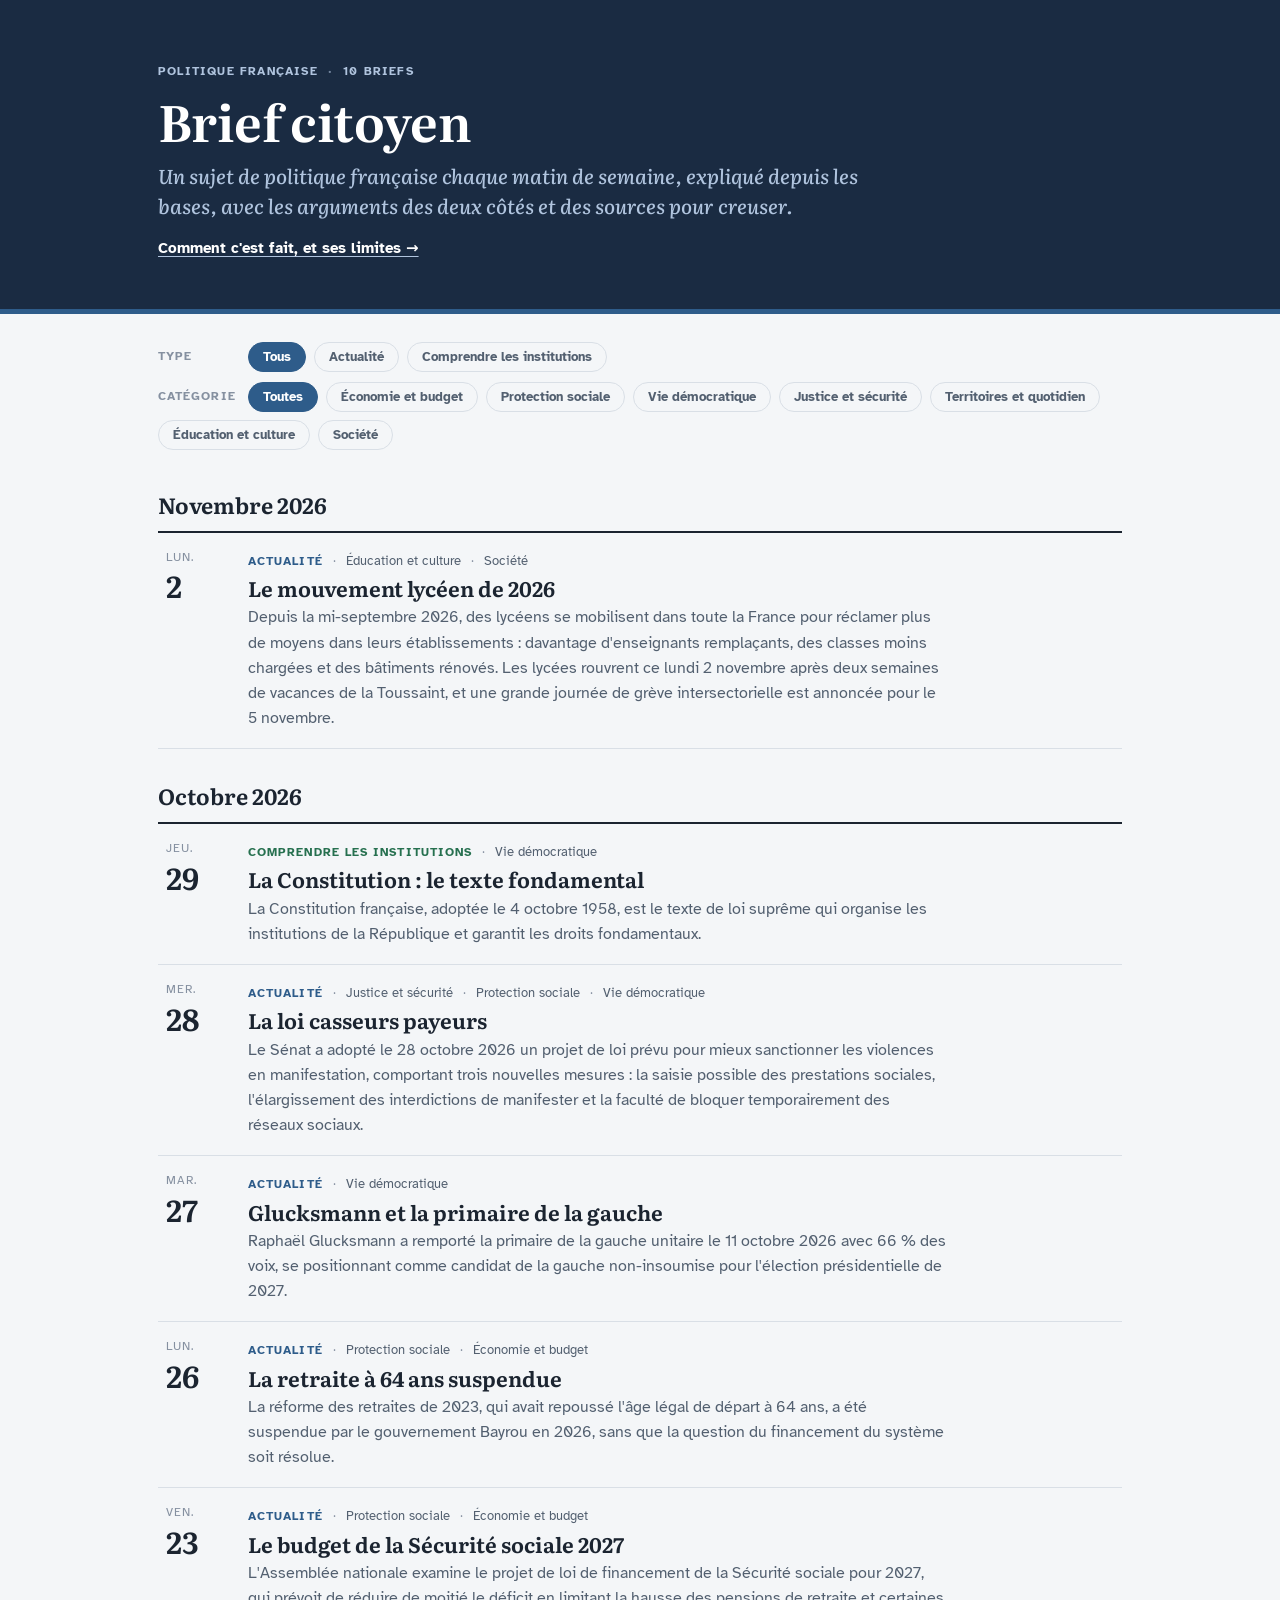
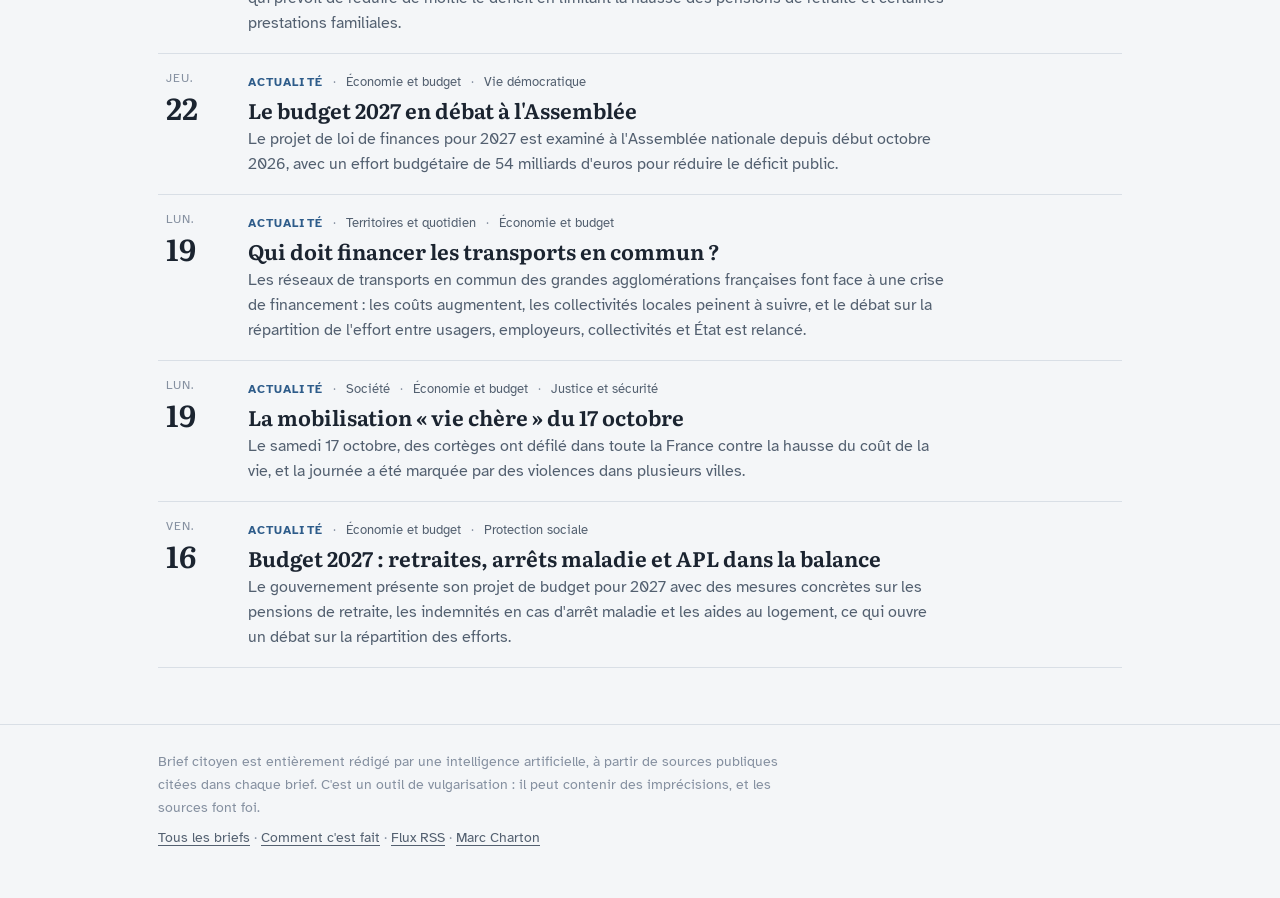
==== commit 80d10ed6: "Publication automatique des briefs depuis Supabase" ====
--- a/index.html
+++ b/index.html
@@ -20,7 +20,7 @@
 </head>
 <body>
 <header class="band home"><div class="wrap">
-<p class="eyebrow"><span>Politique française</span><span class="dot">·</span><span>9 briefs</span></p>
+<p class="eyebrow"><span>Politique française</span><span class="dot">·</span><span>10 briefs</span></p>
 <h1>Brief citoyen</h1>
 <p class="subject">Un sujet de politique française chaque matin de semaine, expliqué depuis les bases, avec les arguments des deux côtés et des sources pour creuser.</p>
 <p class="howto"><a href="comment-c-est-fait/">Comment c'est fait, et ses limites →</a></p>
@@ -28,9 +28,14 @@
 <main class="wrap">
 <div class="filters" id="filters">
 <div class="frow" data-group="type"><span class="flabel">Type</span><button class="chip" type="button" data-type="" aria-pressed="true">Tous</button><button class="chip" type="button" data-type="actualite" aria-pressed="false">Actualité</button><button class="chip" type="button" data-type="institutions" aria-pressed="false">Comprendre les institutions</button></div>
-<div class="frow" data-group="cat"><span class="flabel">Catégorie</span><button class="chip" type="button" data-cat="" aria-pressed="true">Toutes</button><button class="chip" type="button" data-cat="Économie et budget" aria-pressed="false">Économie et budget</button><button class="chip" type="button" data-cat="Protection sociale" aria-pressed="false">Protection sociale</button><button class="chip" type="button" data-cat="Vie démocratique" aria-pressed="false">Vie démocratique</button><button class="chip" type="button" data-cat="Justice et sécurité" aria-pressed="false">Justice et sécurité</button><button class="chip" type="button" data-cat="Territoires et quotidien" aria-pressed="false">Territoires et quotidien</button><button class="chip" type="button" data-cat="Société" aria-pressed="false">Société</button></div>
+<div class="frow" data-group="cat"><span class="flabel">Catégorie</span><button class="chip" type="button" data-cat="" aria-pressed="true">Toutes</button><button class="chip" type="button" data-cat="Économie et budget" aria-pressed="false">Économie et budget</button><button class="chip" type="button" data-cat="Protection sociale" aria-pressed="false">Protection sociale</button><button class="chip" type="button" data-cat="Vie démocratique" aria-pressed="false">Vie démocratique</button><button class="chip" type="button" data-cat="Justice et sécurité" aria-pressed="false">Justice et sécurité</button><button class="chip" type="button" data-cat="Territoires et quotidien" aria-pressed="false">Territoires et quotidien</button><button class="chip" type="button" data-cat="Éducation et culture" aria-pressed="false">Éducation et culture</button><button class="chip" type="button" data-cat="Société" aria-pressed="false">Société</button></div>
 </div>
 <ol class="list" id="list">
+<li class="month">Novembre 2026</li>
+<li class="item" data-type="actualite" data-cats="Éducation et culture|Société"><a href="2026-11-02/">
+<span class="when"><span class="d">lun.</span><span class="n">2</span></span>
+<span class="body"><span class="meta"><span class="type actualite">Actualité</span><span class="cat">Éducation et culture</span><span class="cat">Société</span></span><span class="t">Le mouvement lycéen de 2026</span><span class="s">Depuis la mi-septembre 2026, des lycéens se mobilisent dans toute la France pour réclamer plus de moyens dans leurs établissements : davantage d&#x27;enseignants remplaçants, des classes moins chargées et des bâtiments rénovés. Les lycées rouvrent ce lundi 2 novembre après deux semaines de vacances de la Toussaint, et une grande journée de grève intersectorielle est annoncée pour le 5 novembre.</span></span>
+</a></li>
 <li class="month">Octobre 2026</li>
 <li class="item" data-type="institutions" data-cats="Vie démocratique"><a href="2026-10-29/">
 <span class="when"><span class="d">jeu.</span><span class="n">29</span></span>
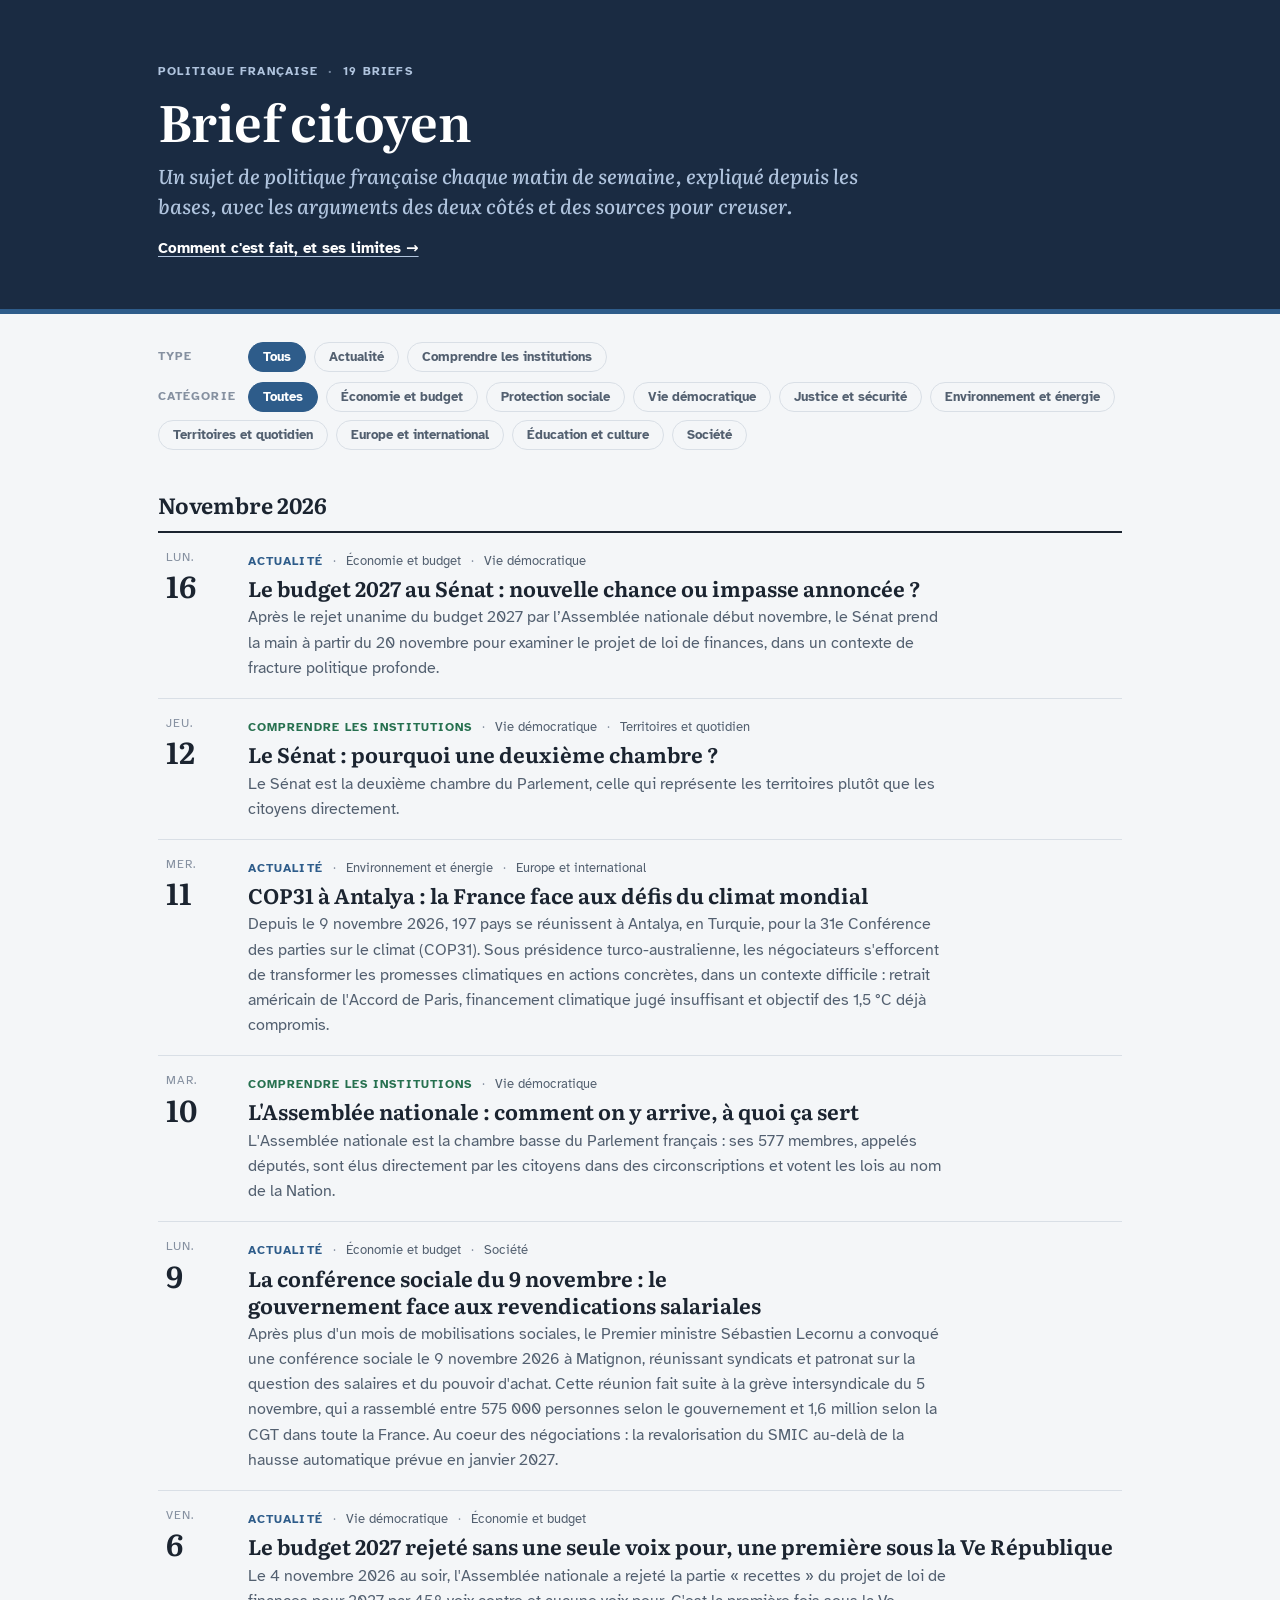
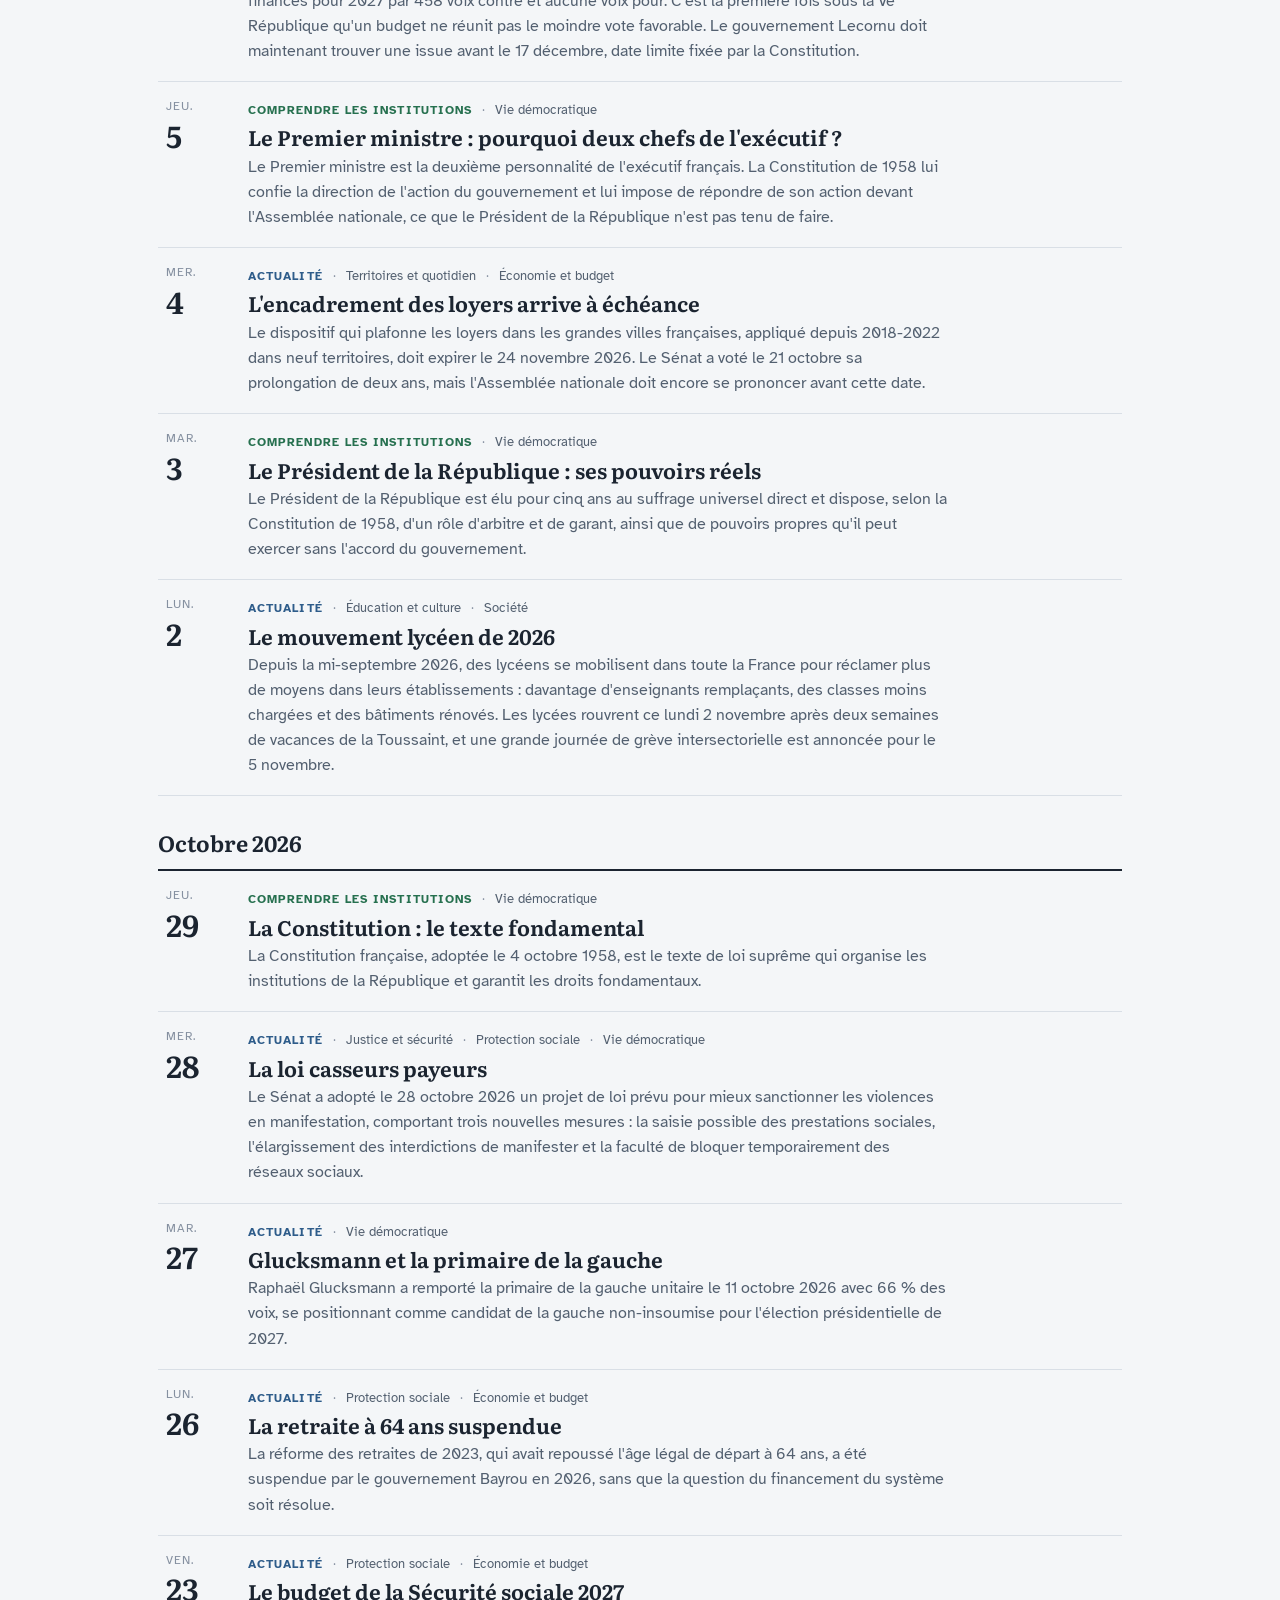
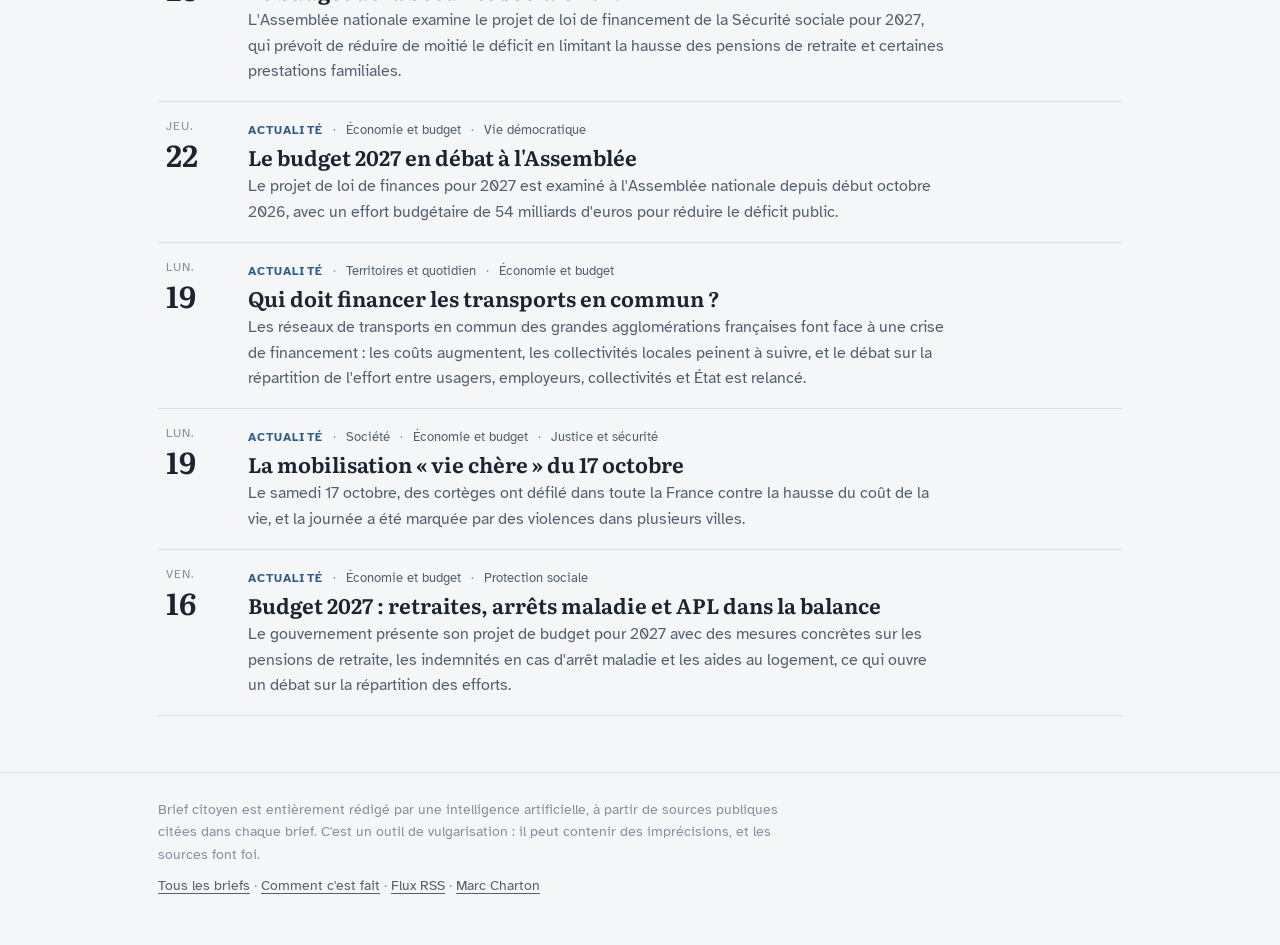
==== commit 770354eb: "Assets versionnés (?v=empreinte) pour éviter les vieilles versions en cache build.py ajoute à chaque" ====
--- a/index.html
+++ b/index.html
@@ -15,91 +15,32 @@
 <meta name="twitter:card" content="summary">
 <link rel="alternate" type="application/rss+xml" title="Brief citoyen" href="feed.xml">
 <link rel="icon" href="data:image/svg+xml,%3Csvg xmlns='http://www.w3.org/2000/svg' viewBox='0 0 32 32'%3E%3Crect width='32' height='32' rx='7' fill='%231A2B42'/%3E%3Cpath d='M9 10h14M9 16h14M9 22h9' stroke='%23B0C4DE' stroke-width='2.6' stroke-linecap='round'/%3E%3C/svg%3E">
-<link rel="preconnect" href="https://fonts.googleapis.com"><link rel="preconnect" href="https://fonts.gstatic.com" crossorigin><link rel="stylesheet" href="https://fonts.googleapis.com/css2?family=Literata:ital,opsz,wght@0,7..72,500;0,7..72,650;1,7..72,500&family=Atkinson+Hyperlegible:wght@400;700&display=swap">
-<link rel="stylesheet" href="assets/style.css">
+<link rel="preconnect" href="https://fonts.googleapis.com">
+<link rel="preconnect" href="https://fonts.gstatic.com" crossorigin>
+<link rel="stylesheet" href="https://fonts.googleapis.com/css2?family=Literata:ital,opsz,wght@0,7..72,500;0,7..72,650;1,7..72,500&family=Atkinson+Hyperlegible:wght@400;700&display=swap">
+<link rel="stylesheet" href="assets/style.css?v=9788eff8cd">
 </head>
 <body>
+<!-- Coquille de la liste : le contenu est chargé par assets/index.js depuis data/index.json (généré par scripts/build.py). -->
 <header class="band home"><div class="wrap">
-<p class="eyebrow"><span>Politique française</span><span class="dot">·</span><span>10 briefs</span></p>
+<p class="eyebrow"><span>Politique française</span><span class="dot">·</span><span id="count">…</span></p>
 <h1>Brief citoyen</h1>
 <p class="subject">Un sujet de politique française chaque matin de semaine, expliqué depuis les bases, avec les arguments des deux côtés et des sources pour creuser.</p>
 <p class="howto"><a href="comment-c-est-fait/">Comment c'est fait, et ses limites →</a></p>
 </div></header>
 <main class="wrap">
-<div class="filters" id="filters">
-<div class="frow" data-group="type"><span class="flabel">Type</span><button class="chip" type="button" data-type="" aria-pressed="true">Tous</button><button class="chip" type="button" data-type="actualite" aria-pressed="false">Actualité</button><button class="chip" type="button" data-type="institutions" aria-pressed="false">Comprendre les institutions</button></div>
-<div class="frow" data-group="cat"><span class="flabel">Catégorie</span><button class="chip" type="button" data-cat="" aria-pressed="true">Toutes</button><button class="chip" type="button" data-cat="Économie et budget" aria-pressed="false">Économie et budget</button><button class="chip" type="button" data-cat="Protection sociale" aria-pressed="false">Protection sociale</button><button class="chip" type="button" data-cat="Vie démocratique" aria-pressed="false">Vie démocratique</button><button class="chip" type="button" data-cat="Justice et sécurité" aria-pressed="false">Justice et sécurité</button><button class="chip" type="button" data-cat="Territoires et quotidien" aria-pressed="false">Territoires et quotidien</button><button class="chip" type="button" data-cat="Éducation et culture" aria-pressed="false">Éducation et culture</button><button class="chip" type="button" data-cat="Société" aria-pressed="false">Société</button></div>
+<div class="filters" id="filters" hidden>
+<div class="frow" data-group="type"><span class="flabel">Type</span><button class="chip" type="button" data-type="" aria-pressed="true">Tous</button></div>
+<div class="frow" data-group="cat"><span class="flabel">Catégorie</span><button class="chip" type="button" data-cat="" aria-pressed="true">Toutes</button></div>
 </div>
-<ol class="list" id="list">
-<li class="month">Novembre 2026</li>
-<li class="item" data-type="actualite" data-cats="Éducation et culture|Société"><a href="2026-11-02/">
-<span class="when"><span class="d">lun.</span><span class="n">2</span></span>
-<span class="body"><span class="meta"><span class="type actualite">Actualité</span><span class="cat">Éducation et culture</span><span class="cat">Société</span></span><span class="t">Le mouvement lycéen de 2026</span><span class="s">Depuis la mi-septembre 2026, des lycéens se mobilisent dans toute la France pour réclamer plus de moyens dans leurs établissements : davantage d&#x27;enseignants remplaçants, des classes moins chargées et des bâtiments rénovés. Les lycées rouvrent ce lundi 2 novembre après deux semaines de vacances de la Toussaint, et une grande journée de grève intersectorielle est annoncée pour le 5 novembre.</span></span>
-</a></li>
-<li class="month">Octobre 2026</li>
-<li class="item" data-type="institutions" data-cats="Vie démocratique"><a href="2026-10-29/">
-<span class="when"><span class="d">jeu.</span><span class="n">29</span></span>
-<span class="body"><span class="meta"><span class="type institutions">Comprendre les institutions</span><span class="cat">Vie démocratique</span></span><span class="t">La Constitution : le texte fondamental</span><span class="s">La Constitution française, adoptée le 4 octobre 1958, est le texte de loi suprême qui organise les institutions de la République et garantit les droits fondamentaux.</span></span>
-</a></li>
-<li class="item" data-type="actualite" data-cats="Justice et sécurité|Protection sociale|Vie démocratique"><a href="2026-10-28/">
-<span class="when"><span class="d">mer.</span><span class="n">28</span></span>
-<span class="body"><span class="meta"><span class="type actualite">Actualité</span><span class="cat">Justice et sécurité</span><span class="cat">Protection sociale</span><span class="cat">Vie démocratique</span></span><span class="t">La loi casseurs payeurs</span><span class="s">Le Sénat a adopté le 28 octobre 2026 un projet de loi prévu pour mieux sanctionner les violences en manifestation, comportant trois nouvelles mesures : la saisie possible des prestations sociales, l&#x27;élargissement des interdictions de manifester et la faculté de bloquer temporairement des réseaux sociaux.</span></span>
-</a></li>
-<li class="item" data-type="actualite" data-cats="Vie démocratique"><a href="2026-10-27/">
-<span class="when"><span class="d">mar.</span><span class="n">27</span></span>
-<span class="body"><span class="meta"><span class="type actualite">Actualité</span><span class="cat">Vie démocratique</span></span><span class="t">Glucksmann et la primaire de la gauche</span><span class="s">Raphaël Glucksmann a remporté la primaire de la gauche unitaire le 11 octobre 2026 avec 66 % des voix, se positionnant comme candidat de la gauche non-insoumise pour l&#x27;élection présidentielle de 2027.</span></span>
-</a></li>
-<li class="item" data-type="actualite" data-cats="Protection sociale|Économie et budget"><a href="2026-10-26/">
-<span class="when"><span class="d">lun.</span><span class="n">26</span></span>
-<span class="body"><span class="meta"><span class="type actualite">Actualité</span><span class="cat">Protection sociale</span><span class="cat">Économie et budget</span></span><span class="t">La retraite à 64 ans suspendue</span><span class="s">La réforme des retraites de 2023, qui avait repoussé l&#x27;âge légal de départ à 64 ans, a été suspendue par le gouvernement Bayrou en 2026, sans que la question du financement du système soit résolue.</span></span>
-</a></li>
-<li class="item" data-type="actualite" data-cats="Protection sociale|Économie et budget"><a href="2026-10-23/">
-<span class="when"><span class="d">ven.</span><span class="n">23</span></span>
-<span class="body"><span class="meta"><span class="type actualite">Actualité</span><span class="cat">Protection sociale</span><span class="cat">Économie et budget</span></span><span class="t">Le budget de la Sécurité sociale 2027</span><span class="s">L&#x27;Assemblée nationale examine le projet de loi de financement de la Sécurité sociale pour 2027, qui prévoit de réduire de moitié le déficit en limitant la hausse des pensions de retraite et certaines prestations familiales.</span></span>
-</a></li>
-<li class="item" data-type="actualite" data-cats="Économie et budget|Vie démocratique"><a href="2026-10-22/">
-<span class="when"><span class="d">jeu.</span><span class="n">22</span></span>
-<span class="body"><span class="meta"><span class="type actualite">Actualité</span><span class="cat">Économie et budget</span><span class="cat">Vie démocratique</span></span><span class="t">Le budget 2027 en débat à l&#x27;Assemblée</span><span class="s">Le projet de loi de finances pour 2027 est examiné à l&#x27;Assemblée nationale depuis début octobre 2026, avec un effort budgétaire de 54 milliards d&#x27;euros pour réduire le déficit public.</span></span>
-</a></li>
-<li class="item" data-type="actualite" data-cats="Territoires et quotidien|Économie et budget"><a href="2026-10-19-b/">
-<span class="when"><span class="d">lun.</span><span class="n">19</span></span>
-<span class="body"><span class="meta"><span class="type actualite">Actualité</span><span class="cat">Territoires et quotidien</span><span class="cat">Économie et budget</span></span><span class="t">Qui doit financer les transports en commun ?</span><span class="s">Les réseaux de transports en commun des grandes agglomérations françaises font face à une crise de financement : les coûts augmentent, les collectivités locales peinent à suivre, et le débat sur la répartition de l&#x27;effort entre usagers, employeurs, collectivités et État est relancé.</span></span>
-</a></li>
-<li class="item" data-type="actualite" data-cats="Société|Économie et budget|Justice et sécurité"><a href="2026-10-19/">
-<span class="when"><span class="d">lun.</span><span class="n">19</span></span>
-<span class="body"><span class="meta"><span class="type actualite">Actualité</span><span class="cat">Société</span><span class="cat">Économie et budget</span><span class="cat">Justice et sécurité</span></span><span class="t">La mobilisation « vie chère » du 17 octobre</span><span class="s">Le samedi 17 octobre, des cortèges ont défilé dans toute la France contre la hausse du coût de la vie, et la journée a été marquée par des violences dans plusieurs villes.</span></span>
-</a></li>
-<li class="item" data-type="actualite" data-cats="Économie et budget|Protection sociale"><a href="2026-10-16/">
-<span class="when"><span class="d">ven.</span><span class="n">16</span></span>
-<span class="body"><span class="meta"><span class="type actualite">Actualité</span><span class="cat">Économie et budget</span><span class="cat">Protection sociale</span></span><span class="t">Budget 2027 : retraites, arrêts maladie et APL dans la balance</span><span class="s">Le gouvernement présente son projet de budget pour 2027 avec des mesures concrètes sur les pensions de retraite, les indemnités en cas d&#x27;arrêt maladie et les aides au logement, ce qui ouvre un débat sur la répartition des efforts.</span></span>
-</a></li>
-</ol>
+<ol class="list" id="list"></ol>
+<noscript><p>Cette page a besoin de JavaScript pour afficher la liste des briefs. Le flux RSS reste disponible : <a href="feed.xml">feed.xml</a>.</p></noscript>
 </main>
-<script>
-(function(){
-  var box = document.getElementById('filters'); if (!box) return;
-  var sel = {type: '', cat: ''};
-  box.addEventListener('click', function(ev){
-    var c = ev.target.closest('.chip'); if (!c) return;
-    var row = c.closest('.frow'), g = row.getAttribute('data-group');
-    sel[g] = c.getAttribute(g === 'type' ? 'data-type' : 'data-cat');
-    row.querySelectorAll('.chip').forEach(function(x){ x.setAttribute('aria-pressed', String(x === c)); });
-    document.querySelectorAll('#list .item').forEach(function(it){
-      var okT = !sel.type || it.getAttribute('data-type') === sel.type;
-      var okC = !sel.cat || it.getAttribute('data-cats').split('|').indexOf(sel.cat) >= 0;
-      it.hidden = !(okT && okC);
-    });
-    document.querySelectorAll('#list .month').forEach(function(mo){
-      var n = mo.nextElementSibling, any = false;
-      while (n && !n.classList.contains('month')){ if (!n.hidden) any = true; n = n.nextElementSibling; }
-      mo.hidden = !any;
-    });
-  });
-})();
-</script>
 <footer class="foot"><div class="wrap">
 <p>Brief citoyen est entièrement rédigé par une intelligence artificielle, à partir de sources publiques citées dans chaque brief. C'est un outil de vulgarisation : il peut contenir des imprécisions, et les sources font foi.</p>
-<p><a href="">Tous les briefs</a> · <a href="comment-c-est-fait/">Comment c'est fait</a> · <a href="feed.xml">Flux RSS</a> · <a href="https://marccharton.github.io/">Marc Charton</a></p>
+<p><a href="./">Tous les briefs</a> · <a href="comment-c-est-fait/">Comment c'est fait</a> · <a href="feed.xml">Flux RSS</a> · <a href="https://marccharton.github.io/">Marc Charton</a></p>
 </div></footer>
+<script src="assets/common.js?v=3ce2d016a5" defer></script>
+<script src="assets/index.js?v=10b28341c7" defer></script>
 </body>
 </html>
--- a/assets/style.css
+++ b/assets/style.css
@@ -6,6 +6,8 @@
   --wash:#EAEEF3; --blue-bg:#E5EDF7;
   --pro:#26704F; --pro-bg:#E2F2EA; --con:#A84E34; --con-bg:#FAE9E2;
   --sand:#F6F1E6; --sand-ink:#8C6828;
+  --src-1:#2E6FB7; --src-2:#C2410C; --src-3:#15803D; --src-4:#9333EA;
+  --src-5:#B45309; --src-6:#0E7490; --src-7:#BE185D; --src-8:#4D7C0F;
   --f-display:"Literata",Georgia,serif;
   --f-body:"Atkinson Hyperlegible",system-ui,-apple-system,"Segoe UI",sans-serif;
 }
@@ -14,7 +16,9 @@
   --navy:#0C1520; --navy-ink:#F2F5F9; --navy-soft:#9DB3CF; --accent:#86B2DE;
   --wash:#1E2733; --blue-bg:#18263A;
   --pro:#7CC7A3; --pro-bg:#15281F; --con:#E8987E; --con-bg:#2C1B16;
-  --sand:#262118; --sand-ink:#D9B36A; color-scheme:dark}}
+  --sand:#262118; --sand-ink:#D9B36A;
+  --src-1:#7FB0EA; --src-2:#F4945F; --src-3:#6CCB8C; --src-4:#C49BF5;
+  --src-5:#E9B456; --src-6:#5FC6DA; --src-7:#F08DBA; --src-8:#A9CF5C; color-scheme:dark}}
 
 *{box-sizing:border-box}
 html{-webkit-text-size-adjust:100%}
@@ -37,6 +41,7 @@
 .tools{display:flex;flex-wrap:wrap;align-items:center;gap:10px;margin-top:8px}
 .tool{font:700 14px var(--f-body);color:var(--navy);background:var(--navy-ink);border:0;border-radius:8px;padding:9px 14px;cursor:pointer}
 .tool:hover{background:var(--navy-soft)}
+.tool[aria-pressed="true"]{background:var(--navy-soft)}
 .toast{font-size:14px;color:var(--navy-soft);overflow-wrap:anywhere}
 
 /* Sections */
@@ -178,3 +183,140 @@
 .body .cat{font-size:12.5px;color:var(--soft)}
 .body .cat::before{content:"·";margin-right:10px;color:var(--mute)}
 @media (max-width:760px){.flabel{min-width:0;width:100%}}
+
+/* Mode inspection : chaque phrase reliée à sa source */
+.seg .mk{display:none}
+body.inspect .seg{background:color-mix(in srgb,var(--c) 16%,transparent);border-bottom:2px solid var(--c);
+  border-radius:3px;padding:0 2px;cursor:pointer;-webkit-box-decoration-break:clone;box-decoration-break:clone}
+body.inspect .seg.ia{--c:var(--mute);background:none;border-bottom:2px dashed var(--mute)}
+body.inspect .seg .mk{display:inline;margin-left:3px;font:700 10.5px/1 var(--f-body);color:var(--c);vertical-align:super}
+body.inspect.focusing .seg:not(.on){opacity:.28}
+body.inspect.focusing .seg.on{background:color-mix(in srgb,var(--c) 30%,transparent)}
+.chip-n{display:inline-flex;align-items:center;justify-content:center;min-width:24px;height:24px;padding:0 5px;border-radius:6px;
+  background:var(--c,var(--mute));color:#fff;font:700 12.5px var(--f-body);flex:none}
+.srcpanel{position:fixed;z-index:20;background:var(--card);border:1px solid var(--line);box-shadow:0 10px 30px rgba(0,0,0,.18);
+  display:flex;flex-direction:column;overflow:hidden;right:16px;top:16px;bottom:16px;width:300px;border-radius:12px}
+.p-head{display:flex;align-items:center;gap:8px;padding:12px 12px 12px 16px;border-bottom:1px solid var(--line)}
+.p-toggle{flex:1;display:flex;flex-direction:column;align-items:flex-start;gap:1px;background:none;border:0;padding:0;
+  font:inherit;color:var(--ink);text-align:left;cursor:default}
+.p-toggle strong{font-size:15px}
+.p-stat{font-size:13px;color:var(--soft)}
+.p-close{background:none;border:1px solid var(--line);border-radius:8px;width:32px;height:32px;font-size:20px;line-height:1;color:var(--soft);cursor:pointer}
+.p-body{overflow-y:auto;padding:10px 12px 14px}
+.p-help{margin:0 4px 10px;font-size:13.5px;color:var(--soft);line-height:1.45}
+.srcpanel ul{list-style:none;margin:0;padding:0;display:flex;flex-direction:column;gap:4px}
+.srcpanel li{display:flex;align-items:flex-start;gap:4px}
+.p-src{flex:1;display:flex;align-items:flex-start;gap:10px;background:none;border:1px solid transparent;border-radius:8px;
+  padding:7px 8px;font:inherit;color:var(--ink);text-align:left;cursor:pointer;min-width:0}
+.p-src:hover{background:var(--wash)}
+.p-src[aria-pressed="true"]{border-color:var(--c,var(--mute));background:color-mix(in srgb,var(--c,var(--mute)) 12%,transparent)}
+.p-src:disabled{opacity:.45;cursor:default}
+.p-name{display:flex;flex-direction:column;gap:1px;font-size:14px;font-weight:700;line-height:1.35;min-width:0;overflow-wrap:anywhere}
+.p-name .h{font-weight:400;font-size:12.5px;color:var(--mute)}
+.p-ia{--c:var(--mute)}
+.p-ia .chip-n{font-size:11px}
+.p-open{padding:7px 6px;text-decoration:none;color:var(--soft);font-weight:700}
+.p-open:hover{color:var(--accent)}
+@media (min-width:1300px){body.inspect .article,body.inspect .band .wrap{transform:translateX(-150px)}}
+@media (max-width:1299px){
+  .srcpanel{left:0;right:0;top:auto;bottom:0;width:auto;max-height:46vh;border-radius:14px 14px 0 0;border-bottom:0}
+  .p-toggle{cursor:pointer}
+  .srcpanel.folded .p-body{display:none}
+  body.inspect{padding-bottom:46vh}
+  body.inspect:has(.srcpanel.folded){padding-bottom:70px}
+}
+
+/* Sources utilisées numérotées (briefs avec repères) */
+.used.marked ol{list-style:none;padding-left:0;gap:10px}
+.used.marked li{display:grid;grid-template-columns:auto 1fr;gap:2px 10px;align-items:start}
+.used.marked .chip-n{grid-row:span 2;margin-top:1px}
+.used .u-type{font-size:12px;color:var(--soft);border:1px solid var(--line);border-radius:999px;padding:0 7px;white-space:nowrap}
+.used .u-ext{grid-column:2;color:var(--soft);font-size:14px;font-style:italic}
+.used .u-ext a{font-style:normal;color:var(--accent)}
+
+/* Fiche technique */
+.fiche{border:1px solid var(--line);border-radius:10px;background:var(--card)}
+.fiche summary{cursor:pointer;list-style:none;padding:16px 20px;display:flex;flex-direction:column;gap:2px}
+.fiche summary::-webkit-details-marker{display:none}
+.fiche summary .kicker{margin:0}
+.fiche summary .kicker::after{content:" ▸";color:var(--mute)}
+.fiche[open] summary .kicker::after{content:" ▾"}
+.f-sum{color:var(--soft);font-size:15px}
+.f-body{padding:4px 20px 20px;border-top:1px solid var(--line)}
+.f-body h3{margin:20px 0 8px;font:700 15px var(--f-body);color:var(--ink)}
+.f-body p{margin:0 0 10px;max-width:72ch;font-size:15.5px}
+.f-body .note{color:var(--soft);font-size:14.5px}
+.f-meta{margin:14px 0 0;display:grid;gap:6px}
+.f-meta div{display:grid;grid-template-columns:110px 1fr;gap:12px;font-size:15px}
+.f-meta dt{color:var(--mute);font-weight:700}
+.f-meta dd{margin:0}
+.f-scroll{overflow-x:auto;margin:0 -4px;padding:0 4px}
+.f-table{border-collapse:collapse;width:100%;min-width:720px;font-size:14px}
+.f-table th,.f-table td{border-bottom:1px solid var(--line);padding:8px 6px;vertical-align:top}
+.f-table thead th{font-size:12px;letter-spacing:.04em;color:var(--soft);text-align:center;font-weight:700;white-space:nowrap}
+.f-table thead th:first-child{text-align:left}
+.f-table thead th span{font-weight:400;color:var(--mute)}
+.f-table tbody th{text-align:left;font-weight:700;min-width:220px}
+.f-table td{text-align:center;font-variant-numeric:tabular-nums;color:var(--soft)}
+.f-table td.tot{font-weight:700;color:var(--ink)}
+.f-table tr.kept{background:var(--pro-bg)}
+.f-table tr.kept .f-dec{color:var(--pro)}
+.f-dec{display:block;font-size:11px;letter-spacing:.08em;text-transform:uppercase;color:var(--mute)}
+.f-cat,.f-why{display:block;font-weight:400;font-size:13px;color:var(--soft)}
+.f-why{font-style:italic;margin-top:2px}
+.f-list{margin:0;padding-left:20px;font-size:14.5px;display:flex;flex-direction:column;gap:3px;overflow-wrap:anywhere}
+.f-list .h{color:var(--mute);font-size:12.5px}
+
+/* Postulat et consignes publiques (Comment c'est fait) */
+.postulat{background:var(--wash);border-radius:12px;padding:24px 28px;border-left:5px solid var(--navy)}
+.postulat .sig{color:var(--soft);font-style:italic;font-size:15px}
+.scoregrid{display:grid;grid-template-columns:repeat(auto-fit,minmax(230px,1fr));gap:10px;margin:6px 0 4px}
+.scoregrid div{background:var(--card);border:1px solid var(--line);border-radius:10px;padding:12px 16px}
+.scoregrid strong{display:block;font-size:15px}
+.scoregrid span{color:var(--soft);font-size:14.5px;line-height:1.45}
+.hosts-t{margin:8px 0 0;font:700 14px var(--f-body);color:var(--soft)}
+
+/* Comment c'est fait : navigation latérale, une partie à la fois */
+.about{padding-top:36px;padding-bottom:48px}
+.about-layout{display:grid;grid-template-columns:230px minmax(0,1fr);gap:44px;align-items:start}
+.toc{position:sticky;top:20px}
+.toc-t{margin:0 0 10px;font:700 12px var(--f-body);letter-spacing:.11em;text-transform:uppercase;color:var(--mute)}
+.toc ol{list-style:none;margin:0;padding:0;display:flex;flex-direction:column;gap:2px;border-left:2px solid var(--line)}
+.toc a{display:flex;gap:10px;align-items:flex-start;padding:9px 12px;margin-left:-2px;border-left:2px solid transparent;
+  text-decoration:none;color:var(--soft);font-weight:700;font-size:15px;line-height:1.3}
+.toc a:hover{color:var(--ink);background:var(--wash)}
+.toc a.active{color:var(--accent);border-left-color:var(--accent);background:var(--blue-bg)}
+.toc-n{font:650 14px/1.3 var(--f-display);color:var(--mute);min-width:12px}
+.toc a.active .toc-n{color:var(--accent)}
+.toc-l{display:flex;flex-direction:column;gap:2px}
+.toc-l small{font-weight:400;font-size:13px;color:var(--mute)}
+.parts{display:flex;flex-direction:column;gap:56px;min-width:0}
+.part{display:flex;flex-direction:column;gap:28px}
+.parts-js .part{display:none}
+.parts-js .part.active{display:flex}
+.part-t{margin:0;font:650 clamp(26px,3.4vw,34px)/1.15 var(--f-display);display:flex;align-items:baseline;gap:12px}
+.part-t span{font-size:.6em;color:var(--accent)}
+.partnav{display:none}
+.parts-js .partnav{display:grid;grid-template-columns:1fr 1fr;gap:14px;margin-top:8px}
+.partnav a{display:flex;flex-direction:column;gap:2px;background:var(--card);border:1px solid var(--line);border-radius:10px;
+  padding:14px 18px;text-decoration:none;color:var(--ink);font-weight:700;line-height:1.35}
+.partnav a span{font-size:12px;letter-spacing:.08em;text-transform:uppercase;color:var(--mute)}
+.partnav a:hover{border-color:var(--accent)}
+.partnav .pn-prev{grid-column:1}
+.partnav .pn-next{grid-column:2;text-align:right}
+.about .credit{margin-top:40px}
+@media (max-width:860px){
+  .about-layout{grid-template-columns:minmax(0,1fr);gap:24px}
+  .toc{min-width:0}
+  .toc{top:0;z-index:5;background:var(--bg);margin:0 -18px;padding:10px 18px;border-bottom:1px solid var(--line)}
+  .toc-t{display:none}
+  .toc ol{flex-direction:row;overflow-x:auto;border-left:0;gap:6px;scrollbar-width:none}
+  .toc ol::-webkit-scrollbar{display:none}
+  .toc a{white-space:nowrap;border:1px solid var(--line);border-radius:999px;margin:0;padding:7px 14px;font-size:14px;align-items:center}
+  .toc a.active{border-color:var(--accent);background:var(--accent);color:#fff}
+  .toc a.active .toc-n{color:#fff}
+  .toc-l small{display:none}
+  .parts-js .partnav{grid-template-columns:1fr}
+  .partnav .pn-next{grid-column:1;text-align:left}
+}
+@media (max-width:1100px){.about .basics.with-terms{grid-template-columns:1fr}}
